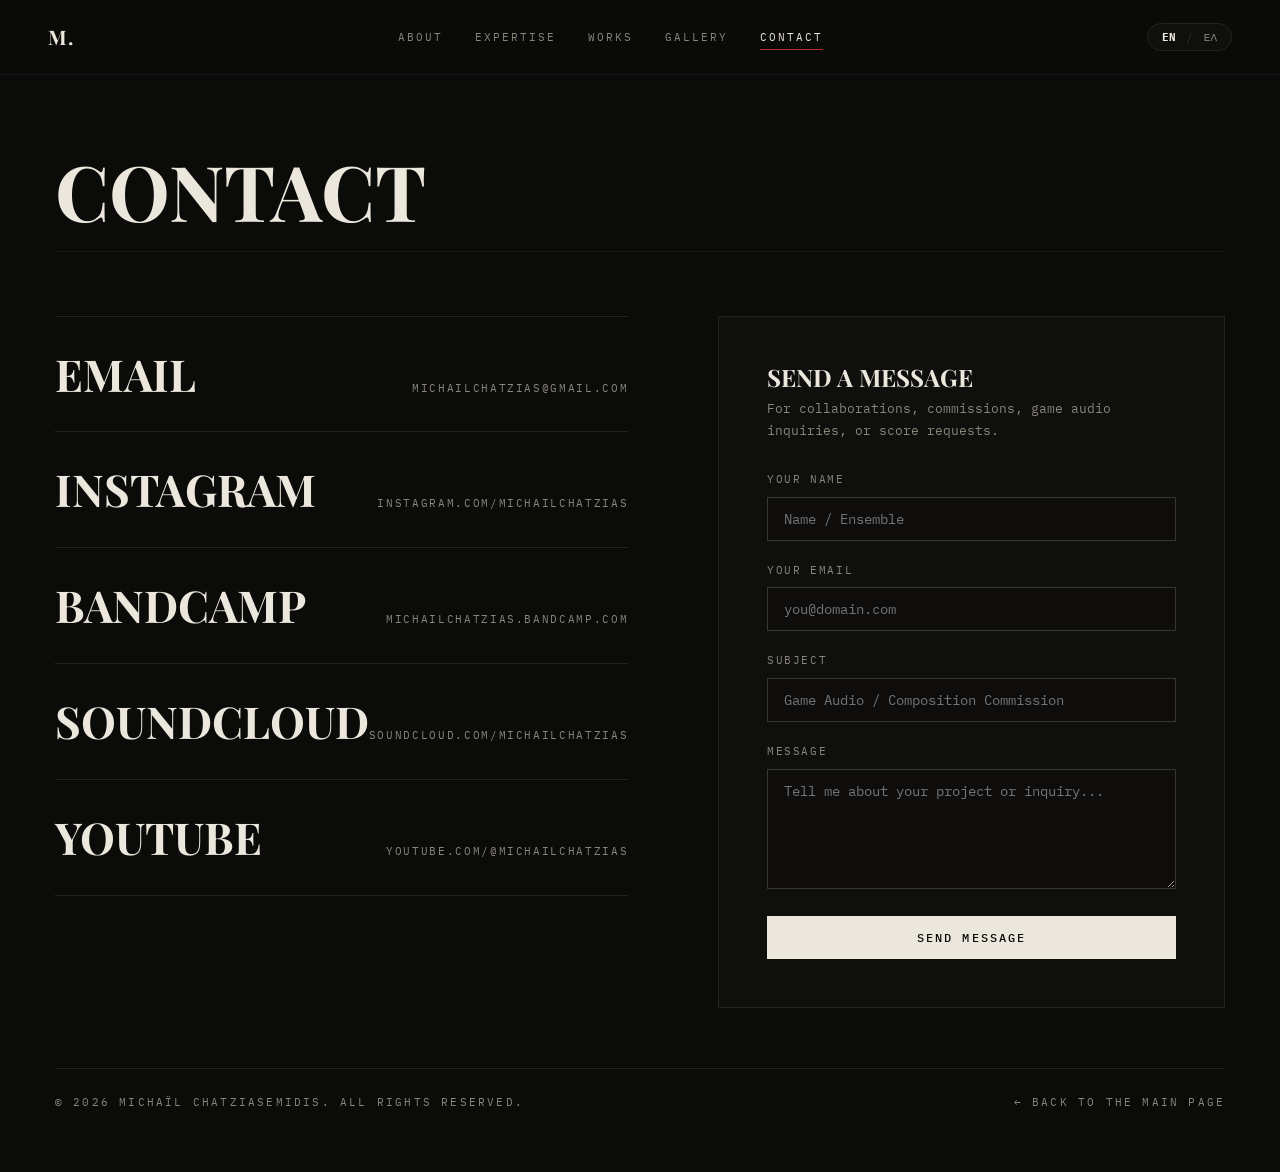
==== contact/index.html @ 188156fd "Claude spiced things up" ====
<!DOCTYPE html>
<html lang="en" class="subpage">
<head>
  <meta charset="utf-8">
  <meta name="viewport" content="width=device-width, initial-scale=1, viewport-fit=cover">
  <title>Contact — Michaïl Chatziasemidis</title>
  <link rel="canonical" href="https://michailchatzias.com/contact/">
  <meta name="description" content="Get in touch with Michaïl Chatziasemidis — composition, orchestration and violin for your project.">

  <meta property="og:title" content="Contact — Michaïl Chatziasemidis">
  <meta property="og:description" content="Composer, Orchestrator and Violinist. Get in touch.">
  <meta property="og:image" content="https://michailchatzias.com/assets/background.webp">
  <meta property="og:url" content="https://michailchatzias.com/contact/">
  <meta property="og:type" content="website">

  <meta name="twitter:card" content="summary_large_image">
  <meta name="twitter:title" content="Contact — Michaïl Chatziasemidis">
  <meta name="twitter:description" content="Composer, Orchestrator and Violinist. Get in touch.">
  <meta name="twitter:image" content="https://michailchatzias.com/assets/background.webp">

  <link rel="icon" href="data:image/svg+xml,<svg xmlns='http://www.w3.org/2000/svg' viewBox='0 0 100 100'><text y='.9em' font-size='90'>𝄞</text></svg>">

  <link rel="preconnect" href="https://fonts.googleapis.com">
  <link rel="preconnect" href="https://fonts.gstatic.com" crossorigin>
  <link href="https://fonts.googleapis.com/css2?family=Cormorant+Garamond:ital,wght@0,500;0,700;1,500&family=IBM+Plex+Mono:ital,wght@0,300;0,400;0,500;1,400&family=Playfair+Display:ital,wght@0,600;0,800;1,600&display=swap" rel="stylesheet">

  <!-- Shared stylesheet (one level up) -->
  <link rel="stylesheet" href="../style.css">
</head>
<body class="subpage lang-en-active"
      data-title-en="Contact — Michaïl Chatziasemidis"
      data-title-el="Επικοινωνία — Μιχαήλ Χατζηασεμίδης"
      data-title-cn="联系 — 米哈伊尔·Chatziasemidis">

  <!-- Apply the saved language before first paint (no flash of English for Greek visitors) -->
  <script>
    try {
      var l = localStorage.getItem("preferred_lang");
      if (l === "el" || l === "cn") {
        document.documentElement.lang = l;
        document.body.className = "subpage lang-" + l + "-active";
      }
    } catch (e) {}
  </script>

  <!-- Top bar. (div role="navigation" instead of <nav>: the main-page <nav> styles are fixed/specific to the book layout) -->
  <header class="sub-nav">
    <a class="nav-brand" href="../" aria-label="Back to the main page">M.</a>

    <div class="sub-nav-links" role="navigation" aria-label="Main">
      <a href="../#about">
        <span class="lang-en">About</span>
        <span class="lang-el">Σχετικά</span>
        <span class="lang-cn">关于</span>
      </a>
      <a href="../#expertise">
        <span class="lang-en">Expertise</span>
        <span class="lang-el">Ειδικότητες</span>
        <span class="lang-cn">专业</span>
      </a>
      <a href="../#works">
        <span class="lang-en">Works</span>
        <span class="lang-el">Έργα</span>
        <span class="lang-cn">作品</span>
      </a>
      <a href="../gallery/">
        <span class="lang-en">Gallery</span>
        <span class="lang-el">Γκαλερί</span>
        <span class="lang-cn">画廊</span>
      </a>
      <a href="./" class="active" aria-current="page">
        <span class="lang-en">Contact</span>
        <span class="lang-el">Επικοινωνία</span>
        <span class="lang-cn">联系</span>
      </a>
    </div>

    <div class="sub-lang">
      <button class="lang-btn active" id="btn-lang-en" data-lang="en">EN</button>
      <span class="lang-sep">/</span>
      <button class="lang-btn" id="btn-lang-el" data-lang="el">ΕΛ</button>
      <!-- <span class="lang-sep">/</span>
      <button class="lang-btn" id="btn-lang-cn">中文</button> -->
    </div>
    <button type="button" id="mobile-hamburger" class="mobile-hamburger" aria-label="Menu" aria-expanded="false" aria-controls="mobile-menu">
      <span></span>
      <span></span>
      <span></span>
    </button>
  </header>

  <!-- MOBILE ONLY: hamburger menu (styles are the same as the main page's, from style.css; behaviour is in subpage.js) -->
  <div id="mobile-menu" class="mobile-menu" aria-hidden="true">
    <button type="button" id="mobile-menu-close" class="mobile-menu-close" aria-label="Close menu">✕</button>
    <div class="mobile-menu-nav" role="navigation" aria-label="Main">
    <a class="mobile-menu-link" href="../#about">
      <span class="lang-en">About</span>
      <span class="lang-el">Σχετικά</span>
      <span class="lang-cn">关于</span>
    </a>
    <a class="mobile-menu-link" href="../#expertise">
      <span class="lang-en">Expertise</span>
      <span class="lang-el">Ειδικότητες</span>
      <span class="lang-cn">专业</span>
    </a>
    <a class="mobile-menu-link" href="../#works">
      <span class="lang-en">Works</span>
      <span class="lang-el">Έργα</span>
      <span class="lang-cn">作品</span>
    </a>
    <a class="mobile-menu-link" href="../gallery/">
      <span class="lang-en">Gallery</span>
      <span class="lang-el">Γκαλερί</span>
      <span class="lang-cn">画廊</span>
    </a>
    <a class="mobile-menu-link active" href="../contact/" aria-current="page">
      <span class="lang-en">Contact</span>
      <span class="lang-el">Επικοινωνία</span>
      <span class="lang-cn">联系</span>
    </a>
    </div>
    <div class="mobile-menu-lang">
      <button type="button" class="lang-btn active" data-lang="en">EN</button>
      <span class="lang-sep">|</span>
      <button type="button" class="lang-btn" data-lang="el">ΕΛ</button>
    </div>
  </div>
  <div id="mobile-menu-backdrop" class="mobile-menu-backdrop"></div>

  <main class="sub-main">
    <div class="wrap">
      <div class="section-head">
        <h1 class="sub-title">
          <span class="lang-en">CONTACT</span>
          <span class="lang-el">ΕΠΙΚΟΙΝΩΝΙΑ</span>
          <span class="lang-cn">联系</span>
        </h1>
      </div>

      <div class="contact-layout">
                  <!-- Direct Links -->
                  <div class="contact-links">
                    <a href="mailto:michailchatzias@gmail.com">
                      <b class="lang-en">Email</b>
                      <b class="lang-el">Email</b>
                      <b class="lang-cn">电子邮件</b>
                      <span>michailchatzias@gmail.com</span>
                    </a>
                    <a href="https://instagram.com/michailchatzias/" target="_blank" rel="noopener">
                      <b>Instagram</b>
                      <span>instagram.com/michailchatzias</span>
                    </a>
                    <a href="https://michailchatzias.bandcamp.com" target="_blank" rel="noopener">
                      <b>Bandcamp</b>
                      <span>michailchatzias.bandcamp.com</span>
                    </a>
                    <a href="https://soundcloud.com/michailchatzias" target="_blank" rel="noopener">
                      <b>SoundCloud</b>
                      <span>soundcloud.com/michailchatzias</span>
                    </a>
                    <a href="https://youtube.com/@michailchatzias" target="_blank" rel="noopener">
                      <b>YouTube</b>
                      <span>youtube.com/@michailchatzias</span>
                    </a>
                  </div>

                <!-- Emailing Form -->
                <div class="contact-form-wrapper">
                  <h3>
                    <span class="lang-en">Send a Message</span>
                    <span class="lang-el">ΑΠΟΣΤΟΛΗ ΜΗΝΥΜΑΤΟΣ</span>
                    <span class="lang-cn">发送消息</span>
                  </h3>
                  <p class="form-desc">
                    <span class="lang-en">For collaborations, commissions, game audio inquiries, or score requests.</span>
                    <span class="lang-el">Για συνεργασίες, αναθέσεις συνθέσεων, game audio ή παρτιτούρες.</span>
                    <span class="lang-cn">如需合作、委约、游戏音频咨询或乐谱请求，请与我联系。</span>
                  </p>
            
                  <form id="contact-form" action="https://formspree.io/f/myeeaegl" method="POST">
                    <div class="form-group">
                      <label for="form-name">
                        <span class="lang-en">Your Name</span>
                        <span class="lang-el">ΟΝΟΜΑΤΕΠΩΝΥΜΟ</span>
                        <span class="lang-cn">您的姓名</span>
                      </label>
                      <input type="text" id="form-name" name="name" required placeholder="Name / Ensemble">
                    </div>

                    <div class="form-group">
                      <label for="form-email">
                        <span class="lang-en">Your Email</span>
                        <span class="lang-el">EMAIL ΕΠΙΚΟΙΝΩΝΙΑΣ</span>
                        <span class="lang-cn">您的电子邮件</span>
                      </label>
                      <input type="email" id="form-email" name="email" required placeholder="you@domain.com">
                    </div>

                    <div class="form-group">
                      <label for="form-subject">
                        <span class="lang-en">Subject</span>
                        <span class="lang-el">ΘΕΜΑ</span>
                        <span class="lang-cn">主题</span>
                      </label>
                      <input type="text" id="form-subject" name="subject" required placeholder="Game Audio / Composition Commission">
                    </div>

                    <div class="form-group">
                      <label for="form-message">
                        <span class="lang-en">Message</span>
                        <span class="lang-el">ΜΗΝΥΜΑ</span>
                        <span class="lang-cn">留言</span>
                      </label>
                      <textarea id="form-message" name="message" required placeholder="Tell me about your project or inquiry..."></textarea>
                    </div>

                    <button type="submit" class="form-submit-btn" id="form-submit-btn">
                      <span class="lang-en">Send Message</span>
                      <span class="lang-el">ΑΠΟΣΤΟΛΗ ΜΗΝΥΜΑΤΟΣ</span>
                      <span class="lang-cn">发送消息</span>
                    </button>
                    <div id="form-status" class="form-status"></div>
                  </form>
                </div>
                </div>

      <div class="panel-footer">
        <span class="label lang-en">© 2026 Michaïl Chatziasemidis. All rights reserved.</span>
        <span class="label lang-el">© 2026 ΜΙΧΑΗΛ ΧΑΤΖΗΑΣΕΜΙΔΗΣ. ΜΕ ΤΗΝ ΕΠΙΦΥΛΑΞΗ ΠΑΝΤΟΣ ΔΙΚΑΙΩΜΑΤΟΣ.</span>
        <span class="label lang-cn">© 2026 米哈伊尔·Chatziasemidis. 保留所有权利。</span>
        <a class="label lang-en" href="../">← Back to the main page</a>
        <a class="label lang-el" href="../">← Πίσω στην αρχική</a>
        <a class="label lang-cn" href="../">← 返回主页</a>
      </div>
    </div>
  </main>

  <script src="../subpage.js"></script>
</body>
</html>
---- style.css ----
/* ==========================================================================
   MICHAÏL CHATZIASEMIDIS — PORTFOLIO STYLESHEET
   Aesthetic: Stacked Leaves / Expanding Musical Score Book (Violin · Game Audio)
   ========================================================================== */

:root {
  /* Fonts: Dual Greek & Latin typography */
  --font-display: "Playfair Display", "Cormorant Garamond", Georgia, serif;
  --font-body: "IBM Plex Mono", "Courier New", monospace;

  /* Colors */
  --bg: #0b0b0a;
  --fg: #ece7dc;
  --mute: #8a857a;
  --line: #242320;
  --line-light: #383632;
  --accent: #b8321f;
  --bg-card: #12110f;

  /* Stacked leaf margin width */
  --spine-w: 50px;

  color-scheme: dark;
  box-sizing: border-box;
}

*, *::before, *::after {
  box-sizing: inherit;
}

html, body {
  margin: 0;
  padding: 0;
  width: 100%;
  height: 100%;
  overflow: hidden;
  background-color: transparent;
  color: var(--fg);
  font-family: var(--font-body);
  font-size: 15px;
  line-height: 1.7;
}

a {
  color: inherit;
  text-decoration: none;
}

::selection {
  background: var(--accent);
  color: var(--fg);
}

/* ==========================================================================
   MULTILINGUAL DISPLAY RULES (HTML-FIRST)
   ========================================================================== */
/* Hide all language elements by default */
.lang-en,
.lang-el,
.lang-cn {
  display: none !important;
}

body.lang-en-active .lang-en { display: revert !important; }
body.lang-el-active .lang-el { display: revert !important; }
body.lang-cn-active .lang-cn { display: revert !important; }

/* When Chinese is active, fix the spine title orientation */
body.lang-cn-active .leaf-spine-title {
  writing-mode: vertical-lr;
  transform: none;
}
/* ==========================================================================
   BACKGROUND ATMOSPHERE & RED TINT IN TOP-RIGHT
   ========================================================================== */
.bg-atmosphere {
  position: fixed;
  inset: 0;
  z-index: -2;
  background-image: url('assets/background.webp');
  background-size: cover;
  background-position: center;
  background-repeat: no-repeat;
  filter: grayscale(100%) contrast(1.1) brightness(0.50);
  pointer-events: none;
}

.bg-overlay {
  position: fixed;
  inset: 0;
  z-index: -1;
  background: /* Large dark ellipse: opaque top-right, dissolves toward bottom-left */
    radial-gradient(ellipse 85% 90% at 8% 92%,
      rgba(11, 11, 10, 0.92) 0%,
      rgba(11, 11, 10, 0.70) 30%,
      rgba(11, 11, 10, 0.30) 60%,
      rgba(11, 11, 10, 0.05) 100%
    );
  pointer-events: none;
}

/* Slide Progress indicator bar at top */
#slide-progress {
  position: fixed;
  top: 0;
  left: 0;
  height: 3px;
  width: 100%;
  background: var(--accent);
  transform: scaleX(0); /* Starts at zero in the hero shot */
  transform-origin: left;
  z-index: 100;
  transition: transform 0.25s ease-out;
}

/* Layout container */
.wrap {
  max-width: 1260px;
  margin: 0 auto;
  padding: 0 clamp(20px, 3.5vw, 48px);
}

.label {
  font-size: 11px;
  letter-spacing: 0.2em;
  text-transform: uppercase;
  color: var(--mute);
}

h1, h2, h3, h4 {
  font-family: var(--font-display);
  font-weight: 700;
  line-height: 1.05;
  margin: 0;
}

h2 {
  font-size: clamp(38px, 6vw, 84px);
  text-transform: uppercase;
  letter-spacing: -0.02em;
}

/* ==========================================================================
   TOP NAVIGATION BAR (Retained & Functional)
   ========================================================================== */
nav {
  position: fixed;
  top: 0;
  left: 0;
  right: 0;
  z-index: 90;
  display: flex;
  justify-content: space-between;
  align-items: center;
  padding: 20px clamp(20px, 4vw, 48px);
  background: linear-gradient(to bottom, rgba(11, 11, 10, 0.95) 0%, rgba(11, 11, 10, 0.7) 80%, transparent 100%);
  backdrop-filter: blur(8px);
  border-bottom: 1px solid rgba(255, 255, 255, 0.05);
}

.nav-brand {
  font-family: var(--font-display);
  font-size: 20px;
  font-weight: 700;
  letter-spacing: 0.05em;
  color: var(--fg);
  cursor: pointer;
}

.nav-tabs {
  display: flex;
  align-items: center;
  gap: clamp(14px, 2.5vw, 32px);
}

.nav-tabs a {
  font-size: 11px;
  letter-spacing: 0.18em;
  text-transform: uppercase;
  color: var(--mute);
  position: relative;
  padding: 4px 0;
  cursor: pointer;
  transition: color 0.25s ease;
}

.nav-tabs a:hover {
  text-decoration: line-through;
  color: var(--fg);
}

.nav-tabs a.active {
  color: var(--fg);
}

.nav-tabs a.active::after {
  content: "";
  position: absolute;
  bottom: 0;
  left: 0;
  width: 100%;
  height: 1px;
  background: var(--accent);
}

/* Language Switcher */
.lang-switcher {
  display: inline-flex;
  align-items: center;
  gap: 6px;
  border: 1px solid var(--line);
  padding: 4px 10px;
  border-radius: 20px;
  font-size: 11px;
  letter-spacing: 0.1em;
  background: rgba(18, 18, 16, 0.7);
}

.lang-btn {
  background: transparent;
  border: none;
  color: var(--mute);
  cursor: pointer;
  padding: 2px 4px;
  font-family: var(--font-body);
  font-size: 11px;
  transition: color 0.2s;
}

.lang-btn.active {
  color: var(--fg);
  font-weight: bold;
}

.lang-sep {
  color: var(--line-light);
  user-select: none;
}

/* ==========================================================================
   STACKED LEAF BOOK ARCHITECTURE
   ========================================================================== */
.book-slider-wrapper {
  position: relative;
  width: 100vw;
  height: 100vh;
  overflow: hidden;
}

.slide-panel {
  position: absolute;
  top: 0;
  bottom: 0;
  height: 100vh;
  display: flex;
  background: var(--bg);
  /* Slight light shadow on the ones passed */
  box-shadow: -6px 0 25px rgba(0, 0, 0, 0.45);
  transition: transform 0.65s cubic-bezier(0.22, 1, 0.36, 1);
  will-change: transform;
}

#panel-intro {
  background: transparent; /* Makes the Hero shot transparent */
  box-shadow: none;
}


/* Fixed Dock positions for the stacked sheets */
#panel-intro   { left: 0; width: 100vw; z-index: 10; }
#panel-expertise   { left: var(--spine-w); width: calc(100vw - var(--spine-w)); z-index: 11; transform: translateX(100vw); }
#panel-works   { left: calc(var(--spine-w) * 2); width: calc(100vw - var(--spine-w) * 2); z-index: 12; transform: translateX(100vw); }
#panel-gallery { left: calc(var(--spine-w) * 3); width: calc(100vw - var(--spine-w) * 3); z-index: 13; transform: translateX(100vw); }
#panel-contact { left: calc(var(--spine-w) * 4); width: calc(100vw - var(--spine-w) * 4); z-index: 14; transform: translateX(100vw); }

/* The stacked margins: SEAMLESS with background, NO dividing lines, NO different background color */
.leaf-spine {
  width: var(--spine-w);
  flex-shrink: 0;
  height: 100%;
  border-right: none; /* Seamless with rest of tab */
  background: var(--bg); /* Seamless background */
  display: flex;
  flex-direction: column;
  justify-content: center;
  align-items: center;
  padding: 100px 0 36px;
  cursor: pointer;
  user-select: none;
  transition: opacity 0.25s, color 0.25s;
  z-index: 5;
  position: relative;
}

.leaf-spine:hover .leaf-spine-title {
  color: var(--accent);
}

.leaf-spine-num {
  font-size: 13px;
  font-family: var(--font-body);
  letter-spacing: 0.22em;
  color: var(--mute);
  font-weight: 500;
}

.leaf-spine-title {
  writing-mode: vertical-rl;
  transform: rotate(180deg);
  font-family: var(--font-display);
  font-size: 18px;
  font-weight: 700;
  letter-spacing: 0.50em;
  text-transform: uppercase;
  color: var(--fg);
  white-space: nowrap;
  transition: color 0.2s;
  margin: 0;
}

.leaf-spine-icon {
  position: absolute;
  bottom: calc(18px + var(--spine-w) / 2); /* raised by half the spine width */
  font-size: 13px;
  color: var(--accent);
}

/* Docked About Spine: Fixed at z-index 80 so it floats cleanly on top */
#panel-intro-spine {
  position: fixed;
  top: 0;
  left: 0;
  bottom: 0;
  width: var(--spine-w);
  z-index: 80; /* Above slide panels, below nav (z-index 90) */
  display: flex;
  opacity: 0;
  pointer-events: none;
  transform: translateX(-20px);
  transition: opacity 0.35s ease, transform 0.35s cubic-bezier(0.2, 0.8, 0.2, 1);
}

#panel-intro-spine.visible {
  opacity: 1;
  pointer-events: auto;
  transform: translateX(0);
}

/* The scrollable content container inside each sheet */
.leaf-content {
  flex: 1;
  height: 100%;
  overflow-y: auto;
  overflow-x: hidden;
  box-sizing: border-box;
  scroll-behavior: smooth;
  padding-top: 100px;
  padding-bottom: 70px;
}

.leaf-content::-webkit-scrollbar {
  width: 5px;
}
.leaf-content::-webkit-scrollbar-thumb {
  background: var(--line-light);
}

.section-head {
  display: flex;
  justify-content: space-between;
  align-items: flex-end;
  gap: 20px;
  margin-bottom: clamp(32px, 5vw, 64px);
  border-bottom: 1px solid rgba(255, 255, 255, 0.05);
  padding-bottom: 20px;
}

/* ==========================================================================
   PANEL 0: HERO (COVER WITH RED TINT RESTORED) & ABOUT
   ========================================================================== */
#panel-intro-content {
  padding-top: 0;
  padding-bottom: 0;
}

.hero-block {
  min-height: 100vh;
  display: flex;
  flex-direction: column;
  justify-content: flex-end;
  padding-top: 100px;
  padding-bottom: 40px;
  box-sizing: border-box;
  position: relative;
  overflow: hidden;
}

/* Restored Crimson/Amber Radial Glow in Top Right Corner */
.hero-block::before {
  content: "";
  position: absolute;
  inset: -15%;
  background: radial-gradient(
    ellipse 160% 120% at 0% 100%,
      transparent 0%,
      rgba(40, 13, 10, 0.1) 65%,
      rgba(65, 16, 11, 0.3) 85%,
      rgba(90, 20, 14, 0.4) 100%
    );
  pointer-events: none;
  z-index: 0;
}

.hero-block .wrap {
  position: relative;
  z-index: 2;
  width: 100%;
}

.hero-block .hero-meta {
  text-align: center;
  color: rgba(210, 70, 50, 0.90);
  text-shadow: 0 1px 10px rgba(0, 0, 0, 0.8);
  width: 100%;
  font-size:small;
}

.hero-block h1 {
  font-size: clamp(38px, 7.5vw, 108px);
  text-transform: uppercase;
  margin: 16px 0 24px auto;
  line-height: 0.95;
  word-break: break-word;
  text-align: center;
  width: 100%;
}

.hero-block h1 .name-line {
  display: block;
  text-align: right;
}

.hero-footer {
  display: flex;
  justify-content: center;
  align-items: center;
  gap: 20px;
  flex-wrap: wrap;
  margin-top: 24px;
  margin-bottom: 5px;
  border-top: 1px solid var(--line);
  padding-top: 20px;
}

.scroll-down-hint {
  cursor: pointer;
  font-size: x-large;
  font-weight: 100;
  color: rgba(236, 231, 220, 0.75);
  text-shadow: 0 1px 8px rgba(0, 0, 0, 0.7);
  transition: color 0.2s;
}
.scroll-down-hint:hover {
  color: var(--fg);
  text-shadow: 0 1px 8px rgba(0, 0, 0, 0.7);
}

/* Static Editorial Banner (Kept visible, calm, not hidden) */
/* .static-banner {
  border-top: 1px solid var(--line);
  border-bottom: 1px solid var(--line);
  text-align: center;
  padding: 18px 0;
  margin-top: 32px;
  background: rgba(15, 14, 12, 0.4);
  position: relative;
  z-index: 2;
}

.banner-items {
  display: flex;
  flex-wrap: wrap;
  justify-content: space-between;
  align-items: center;
  gap: 16px 28px;
  font-family: var(--font-display);
  font-style: italic;
  font-size: clamp(15px, 1.8vw, 21px);
  color: var(--fg);
}

.banner-items span {
  display: inline-flex;
  align-items: center;
  gap: 12px;
}

.banner-items i {
  color: var(--accent);
  font-style: normal;
  font-size: 13px;
} */ /* irrelevant since ive removed the banner */

/* About Section */
.about-block {
  min-height: 100vh; /* Now matches the height of the other tabs */
  display: flex;
  flex-direction: column;
  justify-content: flex-start; /* Fix: Aligns content to the top instead of center */
  padding: 100px 0 80px;
  padding-left: calc(var(--spine-w) * 0.8);
  border-top: 1px solid var(--line);
  background: var(--bg);
  position: relative;
  z-index: 2;
  transition: padding-left 0.35s ease;
}

.about-grid {
  display: grid;
  grid-template-columns: 1fr 1.35fr;
  gap: clamp(32px, 6vw, 96px);
  align-items: start;
}

.portrait-frame {
  aspect-ratio: 3/4;
  background: var(--bg-card);
  border: 1px solid var(--line);
  display: grid;
  place-items: center;
  overflow: hidden;
  position: relative;
  /* Frame smoothly slides in from the left while fading in */
  opacity: 0;
  transform: translateX(-40px);
  transition: opacity 0.9s cubic-bezier(0.16, 1, 0.3, 1), transform 0.9s cubic-bezier(0.16, 1, 0.3, 1);
  will-change: transform, opacity;
}

.portrait-frame.uncovered {
  opacity: 1;
  transform: translateX(0);
}

/* Curtain reveal: slides away to the right (unveiling the photo from the left) */
.portrait-frame::after {
  content: "";
  position: absolute;
  inset: 0;
  background: var(--bg-card);
  z-index: 2;
  transform: translateX(0%);
  transition: transform 1s cubic-bezier(0.16, 1, 0.3, 1) 0.1s;
  will-change: transform;
  pointer-events: none;
}

.portrait-frame.uncovered::after {
  transform: translateX(101%);
}

.portrait-frame img {
  width: 100%;
  height: 100%;
  object-fit: cover;
  filter: grayscale(80%) contrast(1.05);
  /* Counter-parallax: image drifts smoothly into place from the left */
  transform: translateX(-35px) scale(1.06);
  transition: filter 0.5s ease, transform 1.1s cubic-bezier(0.16, 1, 0.3, 1);
  will-change: transform, filter;
}

.portrait-frame.uncovered img {
  transform: translateX(0) scale(1);
}

.portrait-frame:hover img {
  filter: grayscale(10%) contrast(1.05);
}


.about-text p {
  margin: 0 0 1.4em;
  max-width: 62ch;
  text-align: justify;
  font-size: 16px;
  line-height: 1.8;
  color: #d6d1c5;
}

.slide-next-hint {
  cursor: pointer;
  color: var(--mute);
  transition: color 0.2s, padding-left 0.2s;
}
.slide-next-hint:hover {
  color: var(--fg);
  padding-left: 4px;
}

/* ==========================================================================
   PANELS 1..4 CONTENT STYLING
   ========================================================================== */
.expertise-grid {
  display: grid;
  grid-template-columns: repeat(auto-fit, minmax(220px, 1fr));
  border-top: 1px solid var(--line);
}

.expertise-card {
  padding: 32px 20px 40px 0;
  border-bottom: 1px solid var(--line);
  overflow: hidden;
  min-width: 0; /* prevents grid blowout */
  
  /* Staggered entrance animation: slide from right & slightly bottom + gradual materialise */
  opacity: 0;
  transform: translate(45px, 5px);
  /* The delay for transform & opacity is set via CSS variable --expertise-delay per visible card */
  transition: 
    opacity 0.75s cubic-bezier(0.16, 1, 0.3, 1) var(--expertise-delay, 0s),
    transform 0.75s cubic-bezier(0.16, 1, 0.3, 1) var(--expertise-delay, 0s),
    background 0.3s 0s,
    padding-left 0.3s 0s;
  will-change: transform, opacity;
}

/* Materialised / revealed state */
.expertise-grid.visible .expertise-card {
  opacity: 1;
  transform: translate(0, 0);
}

.expertise-card:hover {
  background: rgba(255, 255, 255, 0.02);
  padding-left: 18px;
}

.expertise-card h3 {
  font-size: clamp(20px, 2.2vw, 32px);
  margin: 14px 0 12px;
  text-transform: uppercase;
  word-break: break-word;
  padding-left: 6px;
}

.expertise-card[data-expertise-target] {
  position: relative;
  cursor: pointer;
}

.expertise-card[data-expertise-target]::after {
  content: "↓ EXPLORE";
  display: block;
  font-family: var(--font-body);
  font-size: 10px;
  letter-spacing: 0.15em;
  color: var(--accent);
  margin-top: 14px;
  opacity: 0.85;
  transition: opacity 0.25s, transform 0.25s;
}

.expertise-card[data-expertise-target]:hover::after {
  opacity: 1;
  transform: translateY(2px);
}

.expertise-card.active-card {
  background: rgba(255, 255, 255, 0.04);
  border-bottom-color: var(--accent);
}

.expertise-card.active-card[data-expertise-target]::after {
  content: "↑ CLOSE";
  color: var(--fg);
}

.expertise-card p {
  margin: 0;
  text-align: justify;
  color: var(--mute);
  font-size: 14px;
  line-height: 1.6;
  padding-left: 6px;
}

.expertise-card .label {
  padding-left: 6px;
}

/* ==========================================================================
   EXPERTISE EXPANDABLE STAGES (Selected works preview drawer)
   ========================================================================== */
.expertise-detail-stage {
  display: none;
  margin-top: 48px;
  padding: 56px 44px 50px;
  background: #141310; /* Distinct lighter tone from #0b0b0a */
  border: 1px solid var(--line-light);
  box-shadow: 0 16px 48px rgba(0, 0, 0, 0.55), inset 0 1px 0 rgba(255, 255, 255, 0.05);
  position: relative;
  animation: expertiseStageFadeIn 0.55s cubic-bezier(0.16, 1, 0.3, 1) forwards;
}

.expertise-detail-stage.open {
  display: block;
}

@keyframes expertiseStageFadeIn {
  from {
    opacity: 0;
    transform: translateY(24px);
  }
  to {
    opacity: 1;
    transform: translateY(0);
  }
}

.expertise-stage-header {
  display: flex;
  justify-content: space-between;
  align-items: flex-start;
  padding-bottom: 28px;
  border-bottom: 1px solid var(--line);
  margin-bottom: 48px;
}

.expertise-stage-meta {
  color: var(--accent);
  display: block;
  margin-bottom: 8px;
}

.expertise-stage-title {
  font-size: clamp(28px, 3.8vw, 48px);
  margin: 0;
  text-transform: uppercase;
  font-family: var(--font-display);
  letter-spacing: 0.04em;
}

.expertise-stage-close-btn {
  background: transparent;
  border: 1px solid var(--line-light);
  color: var(--mute);
  font-family: var(--font-body);
  font-size: 14px;
  width: 38px;
  height: 38px;
  display: inline-flex;
  align-items: center;
  justify-content: center;
  cursor: pointer;
  transition: color 0.2s, border-color 0.2s, background 0.2s;
}

.expertise-stage-close-btn:hover {
  color: var(--fg);
  border-color: var(--fg);
  background: rgba(255, 255, 255, 0.05);
}

/* Zig-Zag Showcase Rows */
.score-zigzag-row {
  display: grid;
  grid-template-columns: 260px 1fr;
  gap: 40px;
  align-items: center;
  margin-bottom: 52px;
  padding-bottom: 48px;
  border-bottom: 1px dashed var(--line);
}

.score-zigzag-row:last-of-type {
  border-bottom: none;
  margin-bottom: 36px;
  padding-bottom: 0;
}

/* Invert column order for zig-zag (row-right) */
.score-zigzag-row.row-right {
  grid-template-columns: 1fr 260px;
}

.score-zigzag-row.row-right .score-preview-box {
  order: 2;
}

.score-zigzag-row.row-right .score-text-box {
  order: 1;
  text-align: right;
}

/* Portrait aspect-ratio score placeholder */
.score-preview-box {
  width: 100%;
  max-width: 260px;
}

.score-placeholder {
  aspect-ratio: 1 / 1.414; /* A4 Portrait ratio for musical scores */
  background: #0b0b0a;
  border: 1px dashed var(--line-light);
  display: flex;
  flex-direction: column;
  justify-content: center;
  align-items: center;
  text-align: center;
  padding: 20px;
  transition: border-color 0.3s, background 0.3s;
}

.score-placeholder:hover {
  border-color: var(--accent);
  background: #0e0d0b;
}

.score-placeholder .score-icon {
  font-size: 32px;
  color: var(--accent);
  opacity: 0.75;
  margin-bottom: 12px;
  line-height: 1;
}

.score-placeholder p {
  font-size: 11px;
  letter-spacing: 0.12em;
  text-transform: uppercase;
  color: var(--fg);
  margin: 4px 0 10px;
}

.score-placeholder .score-num {
  font-size: 9px;
  letter-spacing: 0.18em;
  color: var(--mute);
}

/* Score text */
.score-text-box h4 {
  font-size: clamp(20px, 2.2vw, 30px);
  margin: 10px 0 12px;
  text-transform: uppercase;
  font-family: var(--font-display);
  letter-spacing: 0.02em;
}

.score-text-box p {
  font-size: 14px;
  line-height: 1.7;
  color: #c7c2b5;
  margin: 0;
  max-width: 58ch;
}

.score-zigzag-row.row-right .score-text-box p {
  margin-left: auto;
}

/* Bottom CTA Button */
.expertise-stage-cta-wrap {
  display: flex;
  justify-content: space-between;
  align-items: center;
  padding-top: 36px;
  border-top: 1px solid var(--line);
  gap: 16px;
  flex-wrap: wrap;
}

.expertise-stage-btn {
  display: inline-block;
  padding: 14px 38px;
  border: 1px solid var(--fg);
  color: var(--fg);
  font-family: var(--font-body);
  font-size: 12px;
  font-weight: 500;
  letter-spacing: 0.22em;
  text-transform: uppercase;
  background: transparent;
  cursor: pointer;
  transition: background 0.25s, color 0.25s, border-color 0.25s;
}

.expertise-stage-btn:hover {
  background: var(--accent);
  border-color: var(--accent);
  color: #fff;
}

/* Bottom corner close button */
.expertise-stage-close-btn.bottom-close-btn {
  width: auto;
  height: auto;
  padding: 13px 22px;
  display: inline-flex;
  align-items: center;
  gap: 8px;
  font-size: 11px;
  letter-spacing: 0.18em;
  text-transform: uppercase;
  margin-left: auto;
}

/* Works */
.track-row {
  border-top: 1px solid var(--line);
  padding: 32px 0;
  display: grid;
  grid-template-columns: 70px 1fr;
  gap: 20px;
}

.track-row > div {
  min-width: 0; 
  width: 100%;
}

.track-row:last-child {
  border-bottom: 1px solid var(--line);
}

.track-row h3 {
  font-size: clamp(22px, 3.2vw, 42px);
  text-transform: uppercase;
  margin-bottom: 16px;
}

.track-row iframe,
.track-placeholder {
  width: 100%;
  border: 0;
  display: block;
}

/* Specific to SoundCloud: Keep it wide */
.track-row iframe[src*="soundcloud.com"] {
  max-width: 100%;
}

/* Specific to Bandcamp: Limit width to prevent empty space */
.track-row iframe[src*="bandcamp.com"] {
  max-width: 700px;
}

.track-placeholder {
  height: 120px;
  border: 1px dashed var(--line-light);
  display: grid;
  place-items: center;
  color: var(--mute);
  font-size: 12px;
  letter-spacing: 0.1em;
  background: rgba(20, 19, 16, 0.4);
}

/* Paste at the bottom of your style.css */
.video-container {
  position: relative;
  width: 100%;
  padding-bottom: 50%; /* 16:9 Aspect Ratio */
  height: 0;
  overflow: hidden;
  background: var(--bg-card);
  border: 1px solid var(--line);
}

.video-container iframe {
  position: absolute;
  top: 0;
  left: 0;
  width: 100%;
  height: 100%;
  border: 0;
}

/* Gallery */
.gallery-grid {
  display: grid;
  grid-template-columns: repeat(12, 1fr);
  gap: 16px;
}

/* Gallery Category Headings */
.gallery-grid h3 {
  grid-column: 1 / -1; /* Spans all 12 columns */
  font-family: "Courier New", Courier, monospace;
  font-size: 32px;
  letter-spacing: 0.25em;
  text-transform: uppercase;
  color: var(--mute);
  margin: 48px 0 58px;
  border-bottom: 1px solid var(--line);
  text-align: left; /* Fix: Centered text */
  padding-bottom: 16px;
}

.gallery-grid h3:first-child {
  margin-top: 0;
}

.gallery-separator {
  grid-column: 1 / -1; /* Spans full width */
  margin-bottom: 120px;
  height: 1px;
}

.gallery-item {
  background: var(--bg-card);
  border: 1px solid var(--line);
  display: grid;
  place-items: center;
  min-height: 280px;
  overflow: hidden;
  position: relative;
}


.gallery-item img {
  width: 100%;
  height: 100%;
  object-fit: cover;
  display: block;
}

.gallery-item:nth-child(1) { grid-column: span 7; min-height: 440px; }
.gallery-item:nth-child(2) { grid-column: span 5; }
.gallery-item:nth-child(3) { grid-column: span 4; }
.gallery-item:nth-child(4) { grid-column: span 8; }

.gallery-placeholder {
  color: var(--mute);
  font-size: 11px;
  letter-spacing: 0.18em;
  text-transform: uppercase;
  text-align: center;
  padding: 20px;
}

/* Contact */
.contact-layout {
  display: grid;
  grid-template-columns: 1fr 1.25fr;
  gap: clamp(40px, 7vw, 100px);
  align-items: start;
}

.contact-links a {
  display: flex;
  justify-content: space-between;
  align-items: baseline;
  border-top: 1px solid var(--line);
  padding: 20px 0;
  text-decoration: none;
  font-family: var(--font-display);
  font-size: clamp(22px, 3.5vw, 44px);
  text-transform: uppercase;
  transition: color 0.25s, padding-left 0.3s;
}

.contact-links a:last-child {
  border-bottom: 1px solid var(--line);
}

.contact-links a:hover {
  color: var(--accent);
  padding-left: 16px;
}

.contact-links a span {
  font-family: var(--font-body);
  font-size: 11px;
  letter-spacing: 0.15em;
  color: var(--mute);
}

.contact-form-wrapper {
  background: rgba(18, 18, 16, 0.7);
  border: 1px solid var(--line);
  padding: clamp(24px, 4vw, 48px);
}

.contact-form-wrapper h3 {
  font-size: 24px;
  margin-bottom: 8px;
  text-transform: uppercase;
}

.contact-form-wrapper p.form-desc {
  color: var(--mute);
  font-size: 13px;
  margin: 0 0 28px;
}

.form-group {
  margin-bottom: 20px;
}

.form-group label {
  display: block;
  font-size: 11px;
  letter-spacing: 0.15em;
  text-transform: uppercase;
  color: var(--mute);
  margin-bottom: 8px;
}

.form-group input,
.form-group textarea {
  width: 100%;
  background: #0e0d0b;
  border: 1px solid var(--line-light);
  color: var(--fg);
  font-family: var(--font-body);
  font-size: 14px;
  padding: 12px 16px;
  outline: none;
  transition: border-color 0.2s;
}

.form-group input:focus,
.form-group textarea:focus {
  border-color: var(--accent);
}

.form-group textarea {
  min-height: 120px;
  resize: vertical;
}

.form-submit-btn {
  background: var(--fg);
  color: var(--bg);
  border: none;
  font-family: var(--font-body);
  font-size: 12px;
  font-weight: 500;
  letter-spacing: 0.18em;
  text-transform: uppercase;
  padding: 14px 28px;
  cursor: pointer;
  transition: background 0.25s, color 0.25s;
  width: 100%;
}

.form-submit-btn:hover {
  background: var(--accent);
  color: #fff;
}

.form-status {
  margin-top: 14px;
  font-size: 12px;
  letter-spacing: 0.1em;
  display: none;
}
.form-status.success {
  display: block;
  color: #4ade80;
}
.form-status.error {
  display: block;
  color: #f87171;
}

.panel-footer {
  margin-top: 60px;
  padding-top: 24px;
  border-top: 1px solid var(--line);
  display: flex;
  justify-content: space-between;
  align-items: center;
  flex-wrap: wrap;
  gap: 16px;
}

/* ==========================================================================
   RESPONSIVE DESIGN (Tablets & Mobile)
   ========================================================================== */
@media (max-width: 900px) {
  :root {
    --spine-w: 38px;
  }

  .about-grid,
  .contact-layout {
    grid-template-columns: 1fr;
    gap: 40px;
  }

  .gallery-item:nth-child(n) {
    grid-column: span 12;
    min-height: 260px;
  }
}

@media (max-width: 1024px) and (orientation: portrait) {
  .bg-atmosphere {
    background-position: 28% center;
  }

  .about-grid {
    grid-template-columns: 1fr 1fr;
    gap: 24px;
    width: 100%;
    align-items: start;
  }

  .portrait-frame {
    max-width: 100%;
    margin: 0;
    aspect-ratio: 3/4;
    overflow: hidden;
    display: flex;
    justify-content: center;
    align-items: center;
  }

  .portrait-frame img {
    width: 100%;
    height: 100%;
    object-fit: cover;
    display: block;
  }

  .about-text p {
    width: 100%;
    max-width: 100%;
    padding-right: 0;
  }
}

@media (max-width: 680px) {
  :root {
    --spine-w: 30px;
  }

  .nav-tabs {
    gap: 10px;
  }

  .track-row {
    grid-template-columns: 1fr;
  }

  .banner-items {
    justify-content: flex-start;
  }
}

/* ==========================================================================
   MAIN-PAGE PREVIEW STRUCTURE (Expertise stages, Works preview, closing Contact)
   ========================================================================== */

/* Intro paragraph at the top of every Expertise stage */
.stage-intro p {
  max-width: 64ch;
  margin: 0 0 44px;
  font-size: 15px;
  line-height: 1.7;
  color: #c7c2b5;
}

/* Video / audio rows inside stages: wider, landscape media box */
.score-zigzag-row.is-video { grid-template-columns: 340px 1fr; }
.score-zigzag-row.row-right.is-video { grid-template-columns: 1fr 340px; }
.is-video .score-preview-box { max-width: 340px; }
.is-video .score-placeholder { aspect-ratio: 16 / 9; }
.is-video .video-container { margin: 0; }

/* Button groups */
.stage-cta-buttons {
  display: flex;
  gap: 14px;
  flex-wrap: wrap;
}

.panel-cta {
  display: flex;
  gap: 16px;
  flex-wrap: wrap;
  margin-top: 40px;
}

.expertise-stage-btn.is-solid {
  background: var(--accent);
  border-color: var(--accent);
  color: #fff;
}
.expertise-stage-btn.is-large {
  padding: 20px 52px;
  font-size: 14px;
  letter-spacing: 0.24em;
}
.expertise-stage-btn.is-solid:hover {
  background: transparent;
  border-color: var(--fg);
  color: var(--fg);
}

/* Works preview: sub-headings and score cards */
.works-group + .panel-cta { margin-top: 28px; }
.panel-cta + .works-group { margin-top: 72px; }

.works-subhead {
  font-family: var(--font-body);
  font-size: 22px;
  font-weight: 500;
  letter-spacing: 0.2em;
  text-transform: uppercase;
  color: var(--accent);
  margin: 0 0 28px;
}

.works-scores {
  display: grid;
  grid-template-columns: repeat(2, minmax(0, 360px));
  gap: 44px;
}

.score-card .score-placeholder { width: 100%; padding: 28px; }
.score-card .score-placeholder .score-icon { font-size: 64px; margin-bottom: 18px; }
.score-card .score-placeholder p { font-size: 13px; letter-spacing: 0.14em; }
.score-card .score-placeholder .score-num { font-size: 11px; }

.score-card-title {
  display: block;
  margin-top: 16px;
  font-family: var(--font-display);
  font-size: 20px;
  text-transform: uppercase;
  letter-spacing: 0.02em;
}

.score-card .label { display: block; margin-top: 4px; }

/* Contact panel: closing statement */
.closing-grid {
  display: grid;
  grid-template-columns: 1.4fr 1fr 1fr;
  gap: 48px;
  padding-top: 48px;
  border-top: 1px solid var(--line);
}

.closing-name {
  font-size: clamp(26px, 3.2vw, 44px);
  text-transform: uppercase;
  line-height: 1.05;
  margin: 0 0 14px;
}

.closing-tagline { margin: 0; }

/* Brand column: first name, surname and tagline share one centre axis */
.closing-col.closing-brand {
  align-items: center;
  text-align: center;
  gap: 18px;
}
.closing-brand .closing-name { margin: 0; text-align: center; }
.closing-brand .closing-tagline { text-align: center; }
.closing-brand .expertise-stage-btn { margin-top: 14px; }

.closing-col { display: flex; flex-direction: column; align-items: flex-start; gap: 12px; }

.closing-head { color: var(--accent); margin-bottom: 6px; }

.closing-col a {
  font-family: var(--font-body);
  font-size: 13px;
  letter-spacing: 0.14em;
  text-transform: uppercase;
  color: var(--fg);
  text-decoration: none;
  transition: color 0.2s;
}
.closing-col a:hover { color: var(--accent); }

/* keep the e-mail address in its natural case */
.closing-col a[href^="mailto:"] { text-transform: none; letter-spacing: 0.04em; }


/* Social icons: white glyphs on a transparent background */
.closing-col .closing-socials {
  display: flex;
  flex-direction: row;
  align-items: center;
  gap: 22px;
  margin-top: 8px;
}

.closing-col .closing-socials a {
  display: inline-flex;
  background: transparent;
  line-height: 0;
}

.closing-socials svg {
  width: 24px;
  height: 24px;
  fill: #fff;
  transition: opacity 0.2s, transform 0.2s;
}

.closing-col .closing-socials a:hover svg {
  opacity: 0.6;
  transform: translateY(-2px);
}

/* ==========================================================================
   MOBILE LAYOUT (max-width: 768px) — CSS Snap System
   ========================================================================== */

/* Hide mobile-only elements on desktop */
.mobile-centre-name,
.mobile-menu,
.mobile-menu-backdrop,
.mobile-progress,
.mobile-hamburger,
.mobile-back-to-top {
  display: none;
}

@media (max-width: 768px) {

  /* ── BASE ── */
  html, body {
    overflow: hidden;
    height: 100%;
  }

  .bg-atmosphere {
    background-position: 28% center;
  }

  .bg-overlay {
    background: /* Large dark ellipse: opaque top-right, dissolves toward bottom-left */
    radial-gradient(ellipse 100% 90% at 8% 92%,
      rgba(11, 11, 10, 0.92) 0%,
      rgba(11, 11, 10, 0.70) 30%,
      rgba(11, 11, 10, 0.30) 60%,
      rgba(11, 11, 10, 0.05) 100%
    );
  }

  .hero-block::before {
    background: radial-gradient(
      ellipse 130% 130% at 0% 100%,
      transparent 0%,
      rgba(40, 13, 10, 0.1) 65%,
      rgba(65, 16, 11, 0.3) 85%,
      rgba(90, 20, 14, 0.4) 100%
    );
  }

  /* ── SNAP CONTAINER ── */
  .book-slider-wrapper {
    overflow-y: scroll;
    overflow-x: hidden;
    height: 100vh;
    scroll-snap-type: y mandatory;
    -webkit-overflow-scrolling: touch;
  }

  /* ── SNAP SECTIONS ── */
  .slide-panel {
    position: relative !important;
    transform: none !important;
    left: 0 !important;
    width: 100% !important;
    height: auto !important;
    min-height: 100vh;
    scroll-snap-align: start;
    scroll-snap-stop: always;
    box-shadow: none;
    overflow: visible;
  }

  /* panel-intro is special: hero and about are two separate snap points */
  #panel-intro {
    height: auto !important;
    min-height: 200vh; /* tall enough to hold hero + about */
    scroll-snap-align: none; /* parent doesn't snap — children do */
  }

  #panel-intro-content {
    height: auto !important;
    overflow: visible !important;
  }

  #section-hero {
    scroll-snap-align: start;
    min-height: 100vh;
    height: 100vh;
  }

  #section-about {
    scroll-snap-align: start;
    min-height: 100vh;
  }

  #panel-contact {
    scroll-snap-align: start;
    scroll-snap-stop: always;
    height: auto !important;
    min-height: 100vh;
    overflow: visible;
  }

  #panel-contact .leaf-content {
    height: auto;
    overflow: visible;
    padding-bottom: 80px;
    touch-action: pan-y;
  }

  #panel-contact .leaf-spine {
    display: none;
  }

  #panel-contact .contact-links {
    touch-action: pan-y;
  }

  #panel-contact .contact-links a {
    touch-action: pan-y;

  }

  /* ── SPINES: hidden on mobile ── */
  .leaf-spine,
  #panel-intro-spine {
    display: none;
  }

  /* ── LEAF CONTENT ── */
  .leaf-content {
    height: auto;
    overflow: visible;
    padding-top: 70px;
    padding-bottom: 40px;
  }

  /* ── CONTAINER CLEARANCE FOR FLOATING RHOMBOIDS ── */
  .wrap {
    padding-left: 20px;
    padding-right: 42px;
  }

  .hero-block .wrap {
    padding-right: 20px;
  }

  /* ── TOP BAR ── */
  nav {
    padding: 0 20px;
    height: 52px;
    background: rgba(11, 11, 10, 0.97);
    backdrop-filter: blur(10px);
    flex-wrap: nowrap;
    align-items: center;
  }

  .nav-brand {
    font-size: 18px;
    z-index: 2;
  }

  .nav-tabs,
  .lang-switcher {
    display: none;
  }

  /* ── PROGRESS BAR: hidden on mobile ── */
  #slide-progress {
    display: none;
  }

  /* ── HAMBURGER ── */
  .mobile-hamburger {
    display: flex;
    flex-direction: column;
    justify-content: center;
    gap: 5px;
    background: none;
    border: none;
    cursor: pointer;
    padding: 8px;
    margin-left: auto;
    z-index: 2;
  }

  .mobile-hamburger span {
    display: block;
    width: 22px;
    height: 1.5px;
    background: var(--fg);
  }

  /* ── CENTRE NAME ── */
  .mobile-centre-name {
    display: block;
    position: fixed;
    top: 0;
    left: 50%;
    transform: translateX(-50%);
    height: 52px;
    line-height: 52px;
    font-family: var(--font-display);
    font-size: 13px;
    font-weight: 600;
    letter-spacing: 0.08em;
    white-space: nowrap;
    color: var(--fg);
    z-index: 89;
    pointer-events: auto;
    cursor: pointer;
    opacity: 0;
    transition: opacity 0.4s ease;
  }

  .mobile-centre-name.visible {
    opacity: 1;
  }

  /* ── HAMBURGER MENU PANEL ── */
  .mobile-menu {
    display: flex;
    flex-direction: column;
    justify-content: center;
    gap: 40px;
    position: fixed;
    top: 0;
    right: 0;
    width: 85vw;
    height: 100vh;
    background: rgba(11, 11, 10, 0.98);
    border-left: 1px solid var(--line);
    z-index: 200;
    padding: 60px 40px;
    transform: translateX(100%);
    transition: transform 0.4s cubic-bezier(0.22, 1, 0.36, 1);
  }

  .mobile-menu.open {
    transform: translateX(0);
  }

  .mobile-menu-close {
    position: absolute;
    top: 18px;
    right: 20px;
    background: none;
    border: none;
    color: var(--mute);
    font-size: 18px;
    cursor: pointer;
    padding: 8px;
  }

  .mobile-menu-nav {
    display: flex;
    flex-direction: column;
    gap: 8px;
  }

  .mobile-menu-link {
    font-family: var(--font-body);
    font-size: 13px;
    font-weight: 500;
    text-transform: uppercase;
    letter-spacing: 0.18em;
    color: var(--mute);
    cursor: pointer;
    padding: 14px 0;
    border-bottom: 1px solid var(--line);
    transition: color 0.2s, padding-left 0.2s;
    display: block;
  }

  .mobile-menu-link:last-child {
    border-bottom: none;
  }

  .mobile-menu-link:hover,
  .mobile-menu-link.active {
    color: var(--fg);
    padding-left: 8px;
  }

  .mobile-menu-lang {
    display: flex;
    align-items: center;
    gap: 8px;
  }

  /* ── BACKDROP ── */
  .mobile-menu-backdrop {
    display: block;
    position: fixed;
    inset: 0;
    background: rgba(0, 0, 0, 0.5);
    z-index: 199;
    opacity: 0;
    pointer-events: none;
    transition: opacity 0.3s ease;
  }

  .mobile-menu-backdrop.visible {
    opacity: 1;
    pointer-events: auto;
  }

  /* ── RHOMBOID PROGRESS ── */
  .mobile-progress {
    display: flex;
    flex-direction: column;
    gap: 14px;
    position: fixed;
    right: 0;
    top: 50%;
    transform: translateY(-50%) translateX(100%);
    z-index: 88;
    padding: 10px 14px;
    transition: transform 0.4s cubic-bezier(0.22, 1, 0.36, 1);
  }

  .mobile-progress.visible {
    transform: translateY(-50%) translateX(0);
  }

  .mobile-rhomboid {
    background: none;
    border: none;
    padding: 0;
    cursor: pointer;
    font-size: 14px;
    color: var(--mute);
    opacity: 0.3;
    transition: color 0.3s, opacity 0.3s;
    line-height: 1;
  }

  .mobile-rhomboid.active {
    color: var(--accent);
    opacity: 1;
  }

  /* ── RETURN TO COVER / TOP BUTTON ── */
  .mobile-back-to-top {
    display: inline-flex;
    align-items: center;
    gap: 6px;
    position: fixed;
    bottom: max(20px, env(safe-area-inset-bottom, 20px));
    right: 18px;
    z-index: 89;
    background: rgba(18, 17, 15, 0.88);
    backdrop-filter: blur(10px);
    -webkit-backdrop-filter: blur(10px);
    border: 1px solid rgba(255, 255, 255, 0.12);
    color: var(--fg);
    font-family: var(--font-body);
    font-size: 11px;
    font-weight: 300;
    letter-spacing: 0.18em;
    text-transform: uppercase;
    padding: 7px 12px;
    border-radius: 2px;
    cursor: pointer;
    box-shadow: 0 4px 18px rgba(0, 0, 0, 0.5);
    opacity: 0;
    pointer-events: none;
    transform: translateY(10px);
    transition: opacity 0.35s ease, transform 0.35s cubic-bezier(0.22, 1, 0.36, 1), background 0.2s, border-color 0.2s, color 0.2s;
  }

  .mobile-back-to-top.visible {
    opacity: 1;
    pointer-events: auto;
    transform: translateY(0);
  }

  .mobile-back-to-top:hover,
  .mobile-back-to-top:active {
    background: rgba(28, 26, 23, 0.95);
    border-color: rgba(255, 255, 255, 0.28);
    color: var(--accent);
  }

  .mobile-back-to-top .back-to-top-arrow {
    font-size: 12px;
    line-height: 1;
    font-weight: 300;
    opacity: 0.85;
  }

  /* ── LAYOUTS ── */
  .about-grid,
  .contact-layout {
    grid-template-columns: 1fr;
    gap: 32px;
  }

  .portrait-frame {
    aspect-ratio: 1/1;
    max-height: 300%;
    width: 100%;
    overflow: hidden;
    display: flex;
    justify-content: center;
    align-items: center;
  }

  .portrait-frame img {
    width: 100%;
    height: 100%;
    object-fit: cover;
    object-position: center center;

  }

  .contact-links a {
    font-size: clamp(18px, 5vw, 28px);
    padding: 14px 0;
    flex-direction: column;
    align-items: flex-start;
    gap: 4px;
  }

  .contact-links a span {
    font-size: 11px;
    letter-spacing: 0.08em;
    word-break: break-all;
  }

  .contact-form-wrapper {
    padding: 0;
  }

  .gallery-item {
    grid-column: span 12 !important;
    min-height: 220px;
  }

  .track-row {
    grid-template-columns: 1fr;
    gap: 12px;
  }
    .track-row > div {
    min-width: 0; 
    width: 100%;
  }

  .track-row iframe {
    display: block;
    width: 100% !important;
    max-width: 100%;
    width: 100%;
  }


  .panel-footer {
    flex-direction: column;
    align-items: flex-start;
    gap: 10px;
  }

  body.lang-en-active .panel-footer .slide-next-hint,
  body.lang-el-active .panel-footer .slide-next-hint,
  body.lang-cn-active .panel-footer .slide-next-hint,
  .panel-footer .label:not([class*="lang-"]) {
    display: none !important;
  }

  /* ── TYPOGRAPHY ── */
  h2 {
    font-size: clamp(28px, 8vw, 52px);
  }

  .about-text p {
    font-size: 15px;
    line-height: 1.75;
  }

  .banner-items {
    flex-direction: column;
    align-items: flex-start;
    gap: 10px;
  }

  .hero-block {
    min-height: calc(100svh - 52px);
  }

  /* #hero-scroll-btn {
    display: none;
  } */

  .expertise-grid {
    grid-template-columns: repeat(2, 1fr);
  }

  /* Mobile Full-Screen Slide-in Overlay: slides in from the LEFT (translateX(-100%) -> 0) */
  .expertise-detail-stage {
    display: block;
    position: fixed;
    top: 52px; /* below top bar */
    left: 0;
    width: 100vw;
    height: calc(100vh - 52px);
    overflow-y: auto;
    overflow-x: hidden;
    background: #141310;
    border: none;
    box-shadow: none;
    margin-top: 0;
    padding: 36px 20px 100px;
    z-index: 150;
    transform: translateX(-100%);
    transition: transform 0.45s cubic-bezier(0.16, 1, 0.3, 1);
    animation: none;
    pointer-events: none;
    -webkit-overflow-scrolling: touch;
    overscroll-behavior: contain;
  }

  .expertise-detail-stage.open {
    transform: translateX(0);
    pointer-events: auto;
  }

  /* When the stage is open on mobile: lock wrapper scroll completely so nothing behind scrolls */
  body.expertise-stage-active .book-slider-wrapper {
    overflow-y: hidden !important;
  }

  body.expertise-stage-active #mobile-back-to-top {
    display: none !important;
  }

  /* Hide the desktop close buttons on mobile — only the dedicated pill in place of rhomboids is used */
  .expertise-detail-stage .expertise-stage-close-btn {
    display: none !important;
  }

  /* Hide rhomboid panel when stage is open */
  body.expertise-stage-active .mobile-progress {
    display: none !important;
  }

  /* Mobile Return Arrow: pure clean arrow in place of rhomboids on the right edge */
  .mobile-stage-back-btn {
    display: none;
    position: fixed;
    right: 0;
    top: 50%;
    transform: translateY(-50%);
    z-index: 200;
    background: none;
    border: none;
    padding: 14px 16px;
    cursor: pointer;
    font-size: 26px;
    font-weight: 200;
    line-height: 1;
    color: rgba(255, 255, 255, 0.95);
    text-shadow: 0 0 12px rgba(255, 255, 255, 0.45), 0 2px 10px rgba(0, 0, 0, 0.85);
    transition: color 0.2s, transform 0.2s;
  }

  body.expertise-stage-active .mobile-stage-back-btn {
    display: block;
  }

  .mobile-stage-back-btn:hover,
  .mobile-stage-back-btn:active {
    color: var(--accent);
    transform: translateY(-50%) translateX(-3px);
  }

  /* On mobile: card hint is "← EXPLORE" pointing left towards the window */
  .expertise-card[data-expertise-target]::after {
    content: "← EXPLORE";
  }

  .score-zigzag-row,
  .score-zigzag-row.row-right {
    grid-template-columns: 1fr;
    gap: 20px;
  }

  .score-zigzag-row.row-right .score-preview-box,
  .score-zigzag-row.row-right .score-text-box {
    order: unset;
    text-align: left;
  }

  .score-zigzag-row.row-right .score-text-box p {
    margin-left: 0;
  }

  .score-preview-box {
    max-width: 200px;
  }

  /* Hide the arrow on mobile for the "See More" button */
  .expertise-stage-btn .btn-arrow {
    display: none !important;
  }
}


/* ==========================================================================
   MAIN-PAGE PREVIEW STRUCTURE — MOBILE ADDITIONS
   ========================================================================== */
@media (max-width: 768px) {
  .score-zigzag-row.is-video,
  .score-zigzag-row.row-right.is-video { grid-template-columns: 1fr; }
  .is-video .score-preview-box { max-width: 100%; }

  .stage-cta-buttons { width: 100%; }
  .stage-cta-buttons .expertise-stage-btn { flex: 1 1 100%; text-align: center; }

  .works-subhead { font-size: 16px; }
  .works-scores { grid-template-columns: repeat(2, minmax(0, 1fr)); gap: 14px; }
  .score-card .score-placeholder { padding: 10px; }
  .score-card .score-placeholder .score-icon { font-size: 36px; margin-bottom: 10px; }
  .score-card .score-placeholder p { font-size: 9px; letter-spacing: 0.08em; }
  .score-card .score-placeholder .score-num { font-size: 9px; }
  .score-card-title { font-size: 14px; }

  .panel-cta .expertise-stage-btn { width: 100%; text-align: center; }

  .closing-grid { grid-template-columns: 1fr; gap: 32px; padding-top: 32px; }
}


/* ==========================================================================
   MOBILE FIX: the Expertise overlay is position:fixed. `will-change: transform`
   on .slide-panel turned every panel into its containing block, so the overlay
   was drawn relative to the panel (half off-screen when scrolled down).
   ========================================================================== */
@media (max-width: 768px) {
  .slide-panel { will-change: auto; }

  .closing-brand .expertise-stage-btn.is-large { width: 100%; max-width: 340px; padding: 18px 24px; text-align: center; }
}


/* ==========================================================================
   SUBPAGES (/contact/, later /works/ and /gallery/)
   Shared header, normal page scroll, plain dark background.
   ========================================================================== */
html.subpage,
html.subpage body {
  height: auto;
  min-height: 100%;
  overflow-x: hidden;
  overflow-y: auto;
  background: var(--bg);
}

.sub-nav {
  position: fixed;
  top: 0;
  left: 0;
  right: 0;
  z-index: 90;
  display: flex;
  justify-content: space-between;
  align-items: center;
  gap: 16px;
  padding: 20px clamp(20px, 4vw, 48px);
  background: rgba(11, 11, 10, 0.94);
  backdrop-filter: blur(8px);
  border-bottom: 1px solid rgba(255, 255, 255, 0.05);
}

.sub-nav .nav-brand { text-decoration: none; }

.sub-nav-links {
  display: flex;
  align-items: center;
  gap: clamp(14px, 2.5vw, 32px);
}

.sub-nav-links a {
  position: relative;
  font-size: 11px;
  letter-spacing: 0.18em;
  text-transform: uppercase;
  color: var(--mute);
  padding: 4px 0;
  transition: color 0.25s ease;
}
.sub-nav-links a:hover { color: var(--fg); text-decoration: line-through; }
.sub-nav-links a.active { color: var(--fg); }
.sub-nav-links a.active::after {
  content: "";
  position: absolute;
  left: 0;
  bottom: 0;
  width: 100%;
  height: 1px;
  background: var(--accent);
}

.sub-lang {
  display: inline-flex;
  align-items: center;
  gap: 6px;
  border: 1px solid var(--line);
  padding: 4px 10px;
  border-radius: 20px;
  font-size: 11px;
  letter-spacing: 0.1em;
  background: rgba(18, 18, 16, 0.7);
}

.sub-main {
  min-height: 100vh;
  padding: 150px 0 60px;
  box-sizing: border-box;
}

@media (max-width: 768px) {
  /* On a phone the links and language switch live in the hamburger menu */
  .sub-nav { padding: 10px 20px; }
  .sub-nav-links,
  .sub-lang { display: none; }
  .sub-nav .mobile-hamburger { margin-left: auto; }
  .sub-main { padding-top: 96px; }
}

.sub-title {
  font-family: var(--font-display);
  font-weight: 700;
  font-size: clamp(34px, 6vw, 84px);
  line-height: 1.05;
  margin: 0;
}


/* ==========================================================================
   MAIN PAGE: TITLE-SCREEN INTRO  (behaviour: main-intro.js)
   A black screen with the name; the name settles into the hero while the black fades away.
   ========================================================================== */
.main-intro { position: fixed; inset: 0; z-index: 9999; display: none; animation: mainIntroFail 0.5s ease 6s forwards; }
html.intro-on .main-intro { display: block; }
.main-intro-bg { position: absolute; inset: 0; background: #000; }
.main-intro-word { pointer-events: none; will-change: transform, opacity; color: var(--fg); }

/* the real name waits for the word to land; the rest of the hero fades in after it */
html.intro-on:not(.intro-landed) .hero-block h1 { visibility: hidden; }
html.intro-on:not(.intro-landed) .hero-block .hero-meta,
html.intro-on:not(.intro-landed) .hero-block .hero-footer { opacity: 0; }
html.intro-landed .hero-block .hero-meta,
html.intro-landed .hero-block .hero-footer { animation: mainIntroFade 0.9s cubic-bezier(0.2, 0.8, 0.2, 1) 0.35s both; }
@keyframes mainIntroFade { from { opacity: 0; } to { opacity: 1; } }
@keyframes mainIntroFail { to { opacity: 0; visibility: hidden; } }   /* safety net: if the script never runs, the black screen clears itself */
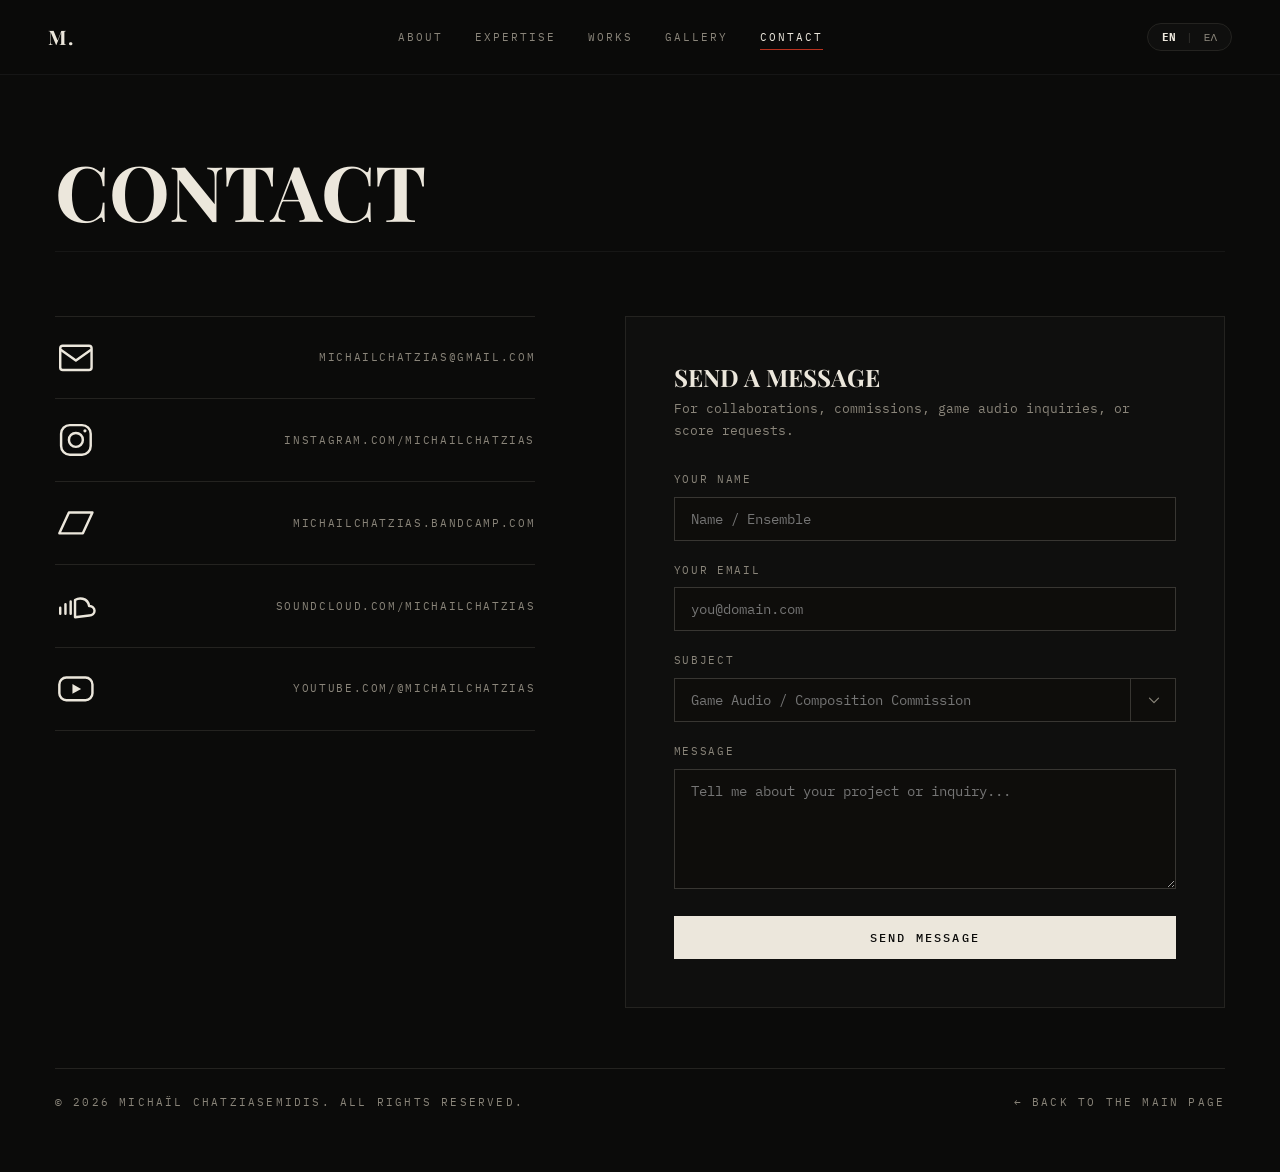
==== commit 76483356: "added orchestration embeds." ====
--- a/contact/index.html
+++ b/contact/index.html
@@ -26,6 +26,8 @@
 
   <!-- Shared stylesheet (one level up) -->
   <link rel="stylesheet" href="../style.css">
+  <!-- Contact page only: link buttons and the subject drop-down -->
+  <link rel="stylesheet" href="contact.css">
 </head>
 <body class="subpage lang-en-active"
       data-title-en="Contact — Michaïl Chatziasemidis"
@@ -77,9 +79,9 @@
 
     <div class="sub-lang">
       <button class="lang-btn active" id="btn-lang-en" data-lang="en">EN</button>
-      <span class="lang-sep">/</span>
+      <span class="lang-sep">|</span>
       <button class="lang-btn" id="btn-lang-el" data-lang="el">ΕΛ</button>
-      <!-- <span class="lang-sep">/</span>
+      <!-- <span class="lang-sep">|</span>
       <button class="lang-btn" id="btn-lang-cn">中文</button> -->
     </div>
     <button type="button" id="mobile-hamburger" class="mobile-hamburger" aria-label="Menu" aria-expanded="false" aria-controls="mobile-menu">
@@ -139,27 +141,26 @@
 
       <div class="contact-layout">
                   <!-- Direct Links -->
+                  <!-- Direct Links: an icon in place of the name (aria-label / title keep the name for screen readers and hover) -->
                   <div class="contact-links">
-                    <a href="mailto:michailchatzias@gmail.com">
-                      <b class="lang-en">Email</b>
-                      <b class="lang-el">Email</b>
-                      <b class="lang-cn">电子邮件</b>
+                    <a href="mailto:michailchatzias@gmail.com" aria-label="Email" title="Email">
+                      <svg class="cl-ico" viewBox="0 0 24 24" aria-hidden="true"><rect x="3" y="5" width="18" height="14" rx="1.5"/><path d="M3.5 7.5 12 13.5l8.5-6"/></svg>
                       <span>michailchatzias@gmail.com</span>
                     </a>
-                    <a href="https://instagram.com/michailchatzias/" target="_blank" rel="noopener">
-                      <b>Instagram</b>
+                    <a href="https://instagram.com/michailchatzias/" target="_blank" rel="noopener" aria-label="Instagram" title="Instagram">
+                      <svg class="cl-ico" viewBox="0 0 24 24" aria-hidden="true"><rect x="3.5" y="3.5" width="17" height="17" rx="5"/><circle cx="12" cy="12" r="4"/><circle cx="17.2" cy="6.8" r=".9" class="fill"/></svg>
                       <span>instagram.com/michailchatzias</span>
                     </a>
-                    <a href="https://michailchatzias.bandcamp.com" target="_blank" rel="noopener">
-                      <b>Bandcamp</b>
+                    <a href="https://michailchatzias.bandcamp.com" target="_blank" rel="noopener" aria-label="Bandcamp" title="Bandcamp">
+                      <svg class="cl-ico" viewBox="0 0 24 24" aria-hidden="true"><path d="M2.5 18 8 6h13.5L16 18Z"/></svg>
                       <span>michailchatzias.bandcamp.com</span>
                     </a>
-                    <a href="https://soundcloud.com/michailchatzias" target="_blank" rel="noopener">
-                      <b>SoundCloud</b>
+                    <a href="https://soundcloud.com/michailchatzias" target="_blank" rel="noopener" aria-label="SoundCloud" title="SoundCloud">
+                      <svg class="cl-ico" viewBox="0 0 24 24" aria-hidden="true"><path d="M11.5 18.5V8.6c1.3-.8 2.9-1.1 4.4-.7 2 .5 3.4 2.2 3.7 4.2 1.8-.1 3.100 1.100 3.100 2.700s-1.300 2.700-3 2.700Z"/><path d="M3 13v3.500M6 11v5.500M9 9.500V16.500"/></svg>
                       <span>soundcloud.com/michailchatzias</span>
                     </a>
-                    <a href="https://youtube.com/@michailchatzias" target="_blank" rel="noopener">
-                      <b>YouTube</b>
+                    <a href="https://youtube.com/@michailchatzias" target="_blank" rel="noopener" aria-label="YouTube" title="YouTube">
+                      <svg class="cl-ico" viewBox="0 0 24 24" aria-hidden="true"><rect x="2.5" y="5.5" width="19" height="13" rx="4"/><path d="m10 9.200 5 2.800-5 2.800Z" class="fill"/></svg>
                       <span>youtube.com/@michailchatzias</span>
                     </a>
                   </div>
@@ -202,7 +203,38 @@
                         <span class="lang-el">ΘΕΜΑ</span>
                         <span class="lang-cn">主题</span>
                       </label>
-                      <input type="text" id="form-subject" name="subject" required placeholder="Game Audio / Composition Commission">
+                      <!-- A text box you can type in freely. The arrow at its end opens prepared subjects (contact.js);
+                           choosing one only fills the box, and it stays editable.
+                           To change the suggestions, edit the <li> items below (data-en / data-el / data-cn = the text that is inserted).
+                           data-key is what a link can ask for: contact/?subject=composition fills the box with that suggestion
+                           (keys: game-audio, composition, orchestration, sound-design, collaboration, score, violin). -->
+                      <div class="subj-field" id="subject-field">
+                        <input type="text" id="form-subject" name="subject" required autocomplete="off"
+                               role="combobox" aria-haspopup="listbox" aria-expanded="false" aria-controls="subject-list"
+                               placeholder="Game Audio / Composition Commission">
+                        <button type="button" class="subj-toggle" id="subject-toggle" aria-haspopup="listbox" aria-expanded="false" aria-controls="subject-list">
+                          <span class="subj-sr lang-en">Show suggested subjects</span>
+                          <span class="subj-sr lang-el">Εμφάνιση προτεινόμενων θεμάτων</span>
+                          <span class="subj-sr lang-cn">显示推荐主题</span>
+                          <svg viewBox="0 0 24 24" aria-hidden="true"><path d="m6 9.500 6 6 6-6"/></svg>
+                        </button>
+                        <div class="subj-pop" id="subject-pop" hidden>
+                          <p class="subj-hint">
+                            <span class="lang-en">Pick one, then edit it as you like</span>
+                            <span class="lang-el">Διαλέξτε ένα και αλλάξτε το όπως θέλετε</span>
+                            <span class="lang-cn">选择后可自由修改</span>
+                          </p>
+                          <ul class="subj-list" id="subject-list" role="listbox" aria-label="Suggested subjects">
+                          <li role="option" id="subj-opt-1" data-key="game-audio" aria-selected="false" data-en="Game audio inquiry" data-el="Ερώτημα για game audio" data-cn="游戏音频咨询"><span class="lang-en">Game audio inquiry</span><span class="lang-el">Ερώτημα για game audio</span><span class="lang-cn">游戏音频咨询</span></li>
+                          <li role="option" id="subj-opt-2" data-key="composition" aria-selected="false" data-en="Composition commission" data-el="Ανάθεση σύνθεσης" data-cn="委约作曲"><span class="lang-en">Composition commission</span><span class="lang-el">Ανάθεση σύνθεσης</span><span class="lang-cn">委约作曲</span></li>
+                          <li role="option" id="subj-opt-3" data-key="orchestration" aria-selected="false" data-en="Orchestration / arrangement" data-el="Ενορχήστρωση / διασκευή" data-cn="配器 / 改编"><span class="lang-en">Orchestration / arrangement</span><span class="lang-el">Ενορχήστρωση / διασκευή</span><span class="lang-cn">配器 / 改编</span></li>
+                          <li role="option" id="subj-opt-4" data-key="sound-design" aria-selected="false" data-en="Sound design" data-el="Sound design" data-cn="音效设计"><span class="lang-en">Sound design</span><span class="lang-el">Sound design</span><span class="lang-cn">音效设计</span></li>
+                          <li role="option" id="subj-opt-5" data-key="collaboration" aria-selected="false" data-en="Collaboration" data-el="Συνεργασία" data-cn="合作"><span class="lang-en">Collaboration</span><span class="lang-el">Συνεργασία</span><span class="lang-cn">合作</span></li>
+                          <li role="option" id="subj-opt-6" data-key="score" aria-selected="false" data-en="Score request" data-el="Αίτημα για παρτιτούρα" data-cn="乐谱请求"><span class="lang-en">Score request</span><span class="lang-el">Αίτημα για παρτιτούρα</span><span class="lang-cn">乐谱请求</span></li>
+                          <li role="option" id="subj-opt-7" data-key="violin" aria-selected="false" data-en="Violin performance / recording" data-el="Βιολί: εκτέλεση / ηχογράφηση" data-cn="小提琴演奏 / 录音"><span class="lang-en">Violin performance / recording</span><span class="lang-el">Βιολί: εκτέλεση / ηχογράφηση</span><span class="lang-cn">小提琴演奏 / 录音</span></li>
+                          </ul>
+                        </div>
+                      </div>
                     </div>
 
                     <div class="form-group">
@@ -236,5 +268,6 @@
   </main>
 
   <script src="../subpage.js"></script>
+  <script src="contact.js"></script>
 </body>
 </html>
--- a/style.css
+++ b/style.css
@@ -245,6 +245,11 @@
   width: 100vw;
   height: 100vh;
   overflow: hidden;
+  /* "clip" instead of "hidden": the leaves waiting at translateX(100vw) make this box wider inside, and a "hidden" box can
+     still be scrolled sideways by the browser (focus, Tab, find-in-page, a link jump). Then the Contact leaf slides into view,
+     the spines slide out, and every transition runs behind it. "clip" cannot be scrolled at all. (On phones the rule in the
+     max-width block below takes over, as before.) */
+  overflow: clip;
 }
 
 .slide-panel {
@@ -839,6 +844,58 @@
   letter-spacing: 0.18em;
   color: var(--mute);
 }
+
+/* A score preview that opens the page viewer (assets/score-viewer.js) */
+.score-preview-box.is-viewable,
+.score-card.is-viewable { cursor: pointer; }
+.score-preview-box.is-viewable:focus-visible,
+.score-card.is-viewable:focus-visible { outline: none; }
+.score-preview-box.is-viewable:hover .score-placeholder,
+.score-preview-box.is-viewable:focus-visible .score-placeholder,
+.score-card.is-viewable:hover .score-placeholder,
+.score-card.is-viewable:focus-visible .score-placeholder {
+  border-style: solid;
+  border-color: var(--accent);
+  background: #0e0d0b;
+}
+.score-preview-box.is-viewable .score-placeholder p,
+.score-card.is-viewable .score-placeholder p { transition: color 0.3s; }
+.score-preview-box.is-viewable:hover .score-placeholder p,
+.score-preview-box.is-viewable:focus-visible .score-placeholder p,
+.score-card.is-viewable:hover .score-placeholder p,
+.score-card.is-viewable:focus-visible .score-placeholder p { color: var(--accent); }
+
+/* A score preview that shows the title page (the picture sits in the placeholder, the words wait until hover) */
+.score-placeholder.has-img { position: relative; padding: 0; overflow: hidden; background: #f6f3ec; border-style: solid; }
+.score-placeholder.has-img img { position: absolute; inset: 0; width: 100%; height: 100%; object-fit: cover; user-select: none; -webkit-user-drag: none; }
+.score-placeholder.has-img .score-icon,
+.score-placeholder.has-img p { position: relative; z-index: 1; opacity: 0; transition: opacity 0.3s, color 0.3s; }
+.score-placeholder.has-img::after { content: ""; position: absolute; inset: 0; background: rgba(11,11,10,.82); opacity: 0; transition: opacity 0.3s; }
+.score-placeholder.has-img .score-icon, .score-placeholder.has-img p { z-index: 2; }
+.score-preview-box.is-viewable:hover .score-placeholder.has-img::after,
+.score-preview-box.is-viewable:focus-visible .score-placeholder.has-img::after { opacity: 1; }
+.score-preview-box.is-viewable:hover .score-placeholder.has-img .score-icon,
+.score-preview-box.is-viewable:focus-visible .score-placeholder.has-img .score-icon { opacity: .75; }
+.score-preview-box.is-viewable:hover .score-placeholder.has-img p,
+.score-preview-box.is-viewable:focus-visible .score-placeholder.has-img p { opacity: 1; }
+@media (hover: none) { .score-placeholder.has-img::after { display: none; } .score-placeholder.has-img .score-icon, .score-placeholder.has-img p { display: none; } }
+
+/* A preview with data-soon: "Coming soon" instead of "View the score" (Courier, light, accent colour). Remove data-soon and it is gone. */
+[data-soon] > .score-placeholder::after {
+  content: "Coming soon";
+  order: 1;
+  margin: 4px 0 10px;
+  font: 300 11px/1 "Courier New", Courier, monospace;
+  letter-spacing: 0.22em;
+  text-transform: uppercase;
+  color: var(--accent);
+}
+[data-soon] > .score-placeholder .score-num { order: 2; }
+body.lang-el-active [data-soon] > .score-placeholder::after { content: "Σύντομα"; }
+body.lang-cn-active [data-soon] > .score-placeholder::after { content: "即将推出"; }
+body [data-soon] > .score-placeholder p.lang-en,
+body [data-soon] > .score-placeholder p.lang-el,
+body [data-soon] > .score-placeholder p.lang-cn { display: none !important; }
 
 /* Score text */
 .score-text-box h4 {
--- a/contact/contact.css
+++ b/contact/contact.css
@@ -0,0 +1,132 @@
+/* ==========================================================================
+   contact/contact.css — only for the Contact page (the main page's own contact panel is not touched).
+   1. The link rows (icons)   2. The subject field and its drop-down
+   ========================================================================== */
+
+/* ---------- 1. Link rows: the shared stylesheet's rows, with an icon where the name used to be ---------- */
+@media (min-width: 769px) { .sub-main .contact-links a { align-items: center; } }   /* (up to 768px the shared rows stack: icon above the address) */
+.sub-main .contact-links .cl-ico {
+  flex: none;
+  width: 0.95em; height: 0.95em;          /* the row's font size (the old name's size) sets the icon's size */
+  fill: none;
+  stroke: currentColor;                    /* so the red hover colour reaches the icon too */
+  stroke-width: 1.4;
+  stroke-linecap: round;
+  stroke-linejoin: round;
+}
+.sub-main .contact-links .cl-ico .fill { fill: currentColor; stroke: none; }
+@media (max-width: 768px) {
+  .sub-main .contact-links .cl-ico { width: 1.7em; height: 1.7em; }
+}
+
+/* On a phone: the shared stylesheet keeps 42px free on the right for the main page's floating shapes (not used here),
+   and removes the form box's padding, which pressed the heading against its border */
+@media (max-width: 900px) {
+  .sub-main .wrap { padding-right: 20px; }
+  .sub-main .contact-form-wrapper { padding: 24px 20px; }
+}
+
+/* ---------- 2. Subject field + suggestions ---------- */
+.subj-field { position: relative; }
+.form-group .subj-field input { padding-right: 52px; }       /* room for the arrow button */
+
+.subj-toggle {
+  position: absolute;
+  top: 0; right: 0; bottom: 0;
+  width: 46px;
+  display: grid;
+  place-items: center;
+  padding: 0;
+  background: none;
+  border: 0;
+  border-left: 1px solid var(--line-light);
+  color: var(--mute);
+  cursor: pointer;
+  transition: color 0.2s ease, background-color 0.2s ease, border-color 0.2s ease;
+}
+.subj-toggle svg {
+  width: 18px; height: 18px;
+  fill: none; stroke: currentColor; stroke-width: 1.6; stroke-linecap: round; stroke-linejoin: round;
+  transition: transform 0.25s ease;
+}
+.subj-toggle:hover, .subj-toggle:focus-visible { color: var(--fg); background: rgba(255, 255, 255, 0.04); outline: none; }
+.subj-toggle:focus-visible { box-shadow: inset 0 0 0 1px var(--accent); }
+.subj-toggle[aria-expanded="true"] { color: var(--accent); }
+.subj-toggle[aria-expanded="true"] svg { transform: rotate(180deg); }
+.subj-field:focus-within .subj-toggle { border-left-color: var(--accent); }
+
+/* visually hidden text for screen readers (only the active language's one is shown at all) */
+.subj-sr {
+  position: absolute !important;
+  width: 1px; height: 1px;
+  margin: -1px; padding: 0;
+  overflow: hidden;
+  clip: rect(0 0 0 0);
+  white-space: nowrap;
+  border: 0;
+}
+
+.subj-pop {
+  position: absolute;
+  z-index: 30;
+  left: 0; right: 0;
+  top: calc(100% + 4px);
+  background: #0e0d0b;
+  border: 1px solid var(--accent);
+  box-shadow: 0 18px 40px rgba(0, 0, 0, 0.6);
+  animation: subjIn 0.14s ease-out;
+}
+.subj-pop[hidden] { display: none; }
+.subj-pop.up { top: auto; bottom: calc(100% + 4px); }
+@keyframes subjIn { from { opacity: 0; transform: translateY(-4px); } to { opacity: 1; transform: none; } }
+.subj-pop.up { animation-name: subjInUp; }
+@keyframes subjInUp { from { opacity: 0; transform: translateY(4px); } to { opacity: 1; transform: none; } }
+
+.subj-hint {
+  margin: 0;
+  padding: 10px 16px 8px;
+  font-size: 10px;
+  letter-spacing: 0.16em;
+  text-transform: uppercase;
+  color: var(--mute);
+  border-bottom: 1px solid var(--line);
+}
+.subj-list {
+  list-style: none;
+  margin: 0;
+  padding: 4px 0;
+  max-height: min(300px, 46vh);
+  overflow-y: auto;
+  overscroll-behavior: contain;
+}
+.subj-list li {
+  position: relative;
+  padding: 11px 44px 11px 16px;
+  font-family: var(--font-body);
+  font-size: 13px;
+  line-height: 1.35;
+  color: var(--fg);
+  cursor: pointer;
+}
+.subj-list li.is-active { background: rgba(184, 50, 31, 0.16); }
+.subj-list li.is-active::before {
+  content: "";
+  position: absolute;
+  left: 0; top: 0; bottom: 0;
+  width: 3px;
+  background: var(--accent);
+}
+.subj-list li[aria-selected="true"]::after {            /* a tick on the one that is currently in the box */
+  content: "";
+  position: absolute;
+  right: 18px; top: 50%;
+  width: 6px; height: 11px;
+  border: solid var(--accent);
+  border-width: 0 1.5px 1.5px 0;
+  transform: translateY(-65%) rotate(45deg);
+}
+
+@media (prefers-reduced-motion: reduce) {
+  .subj-pop { animation: none; }
+  .subj-toggle, .subj-toggle svg { transition: none; }
+}
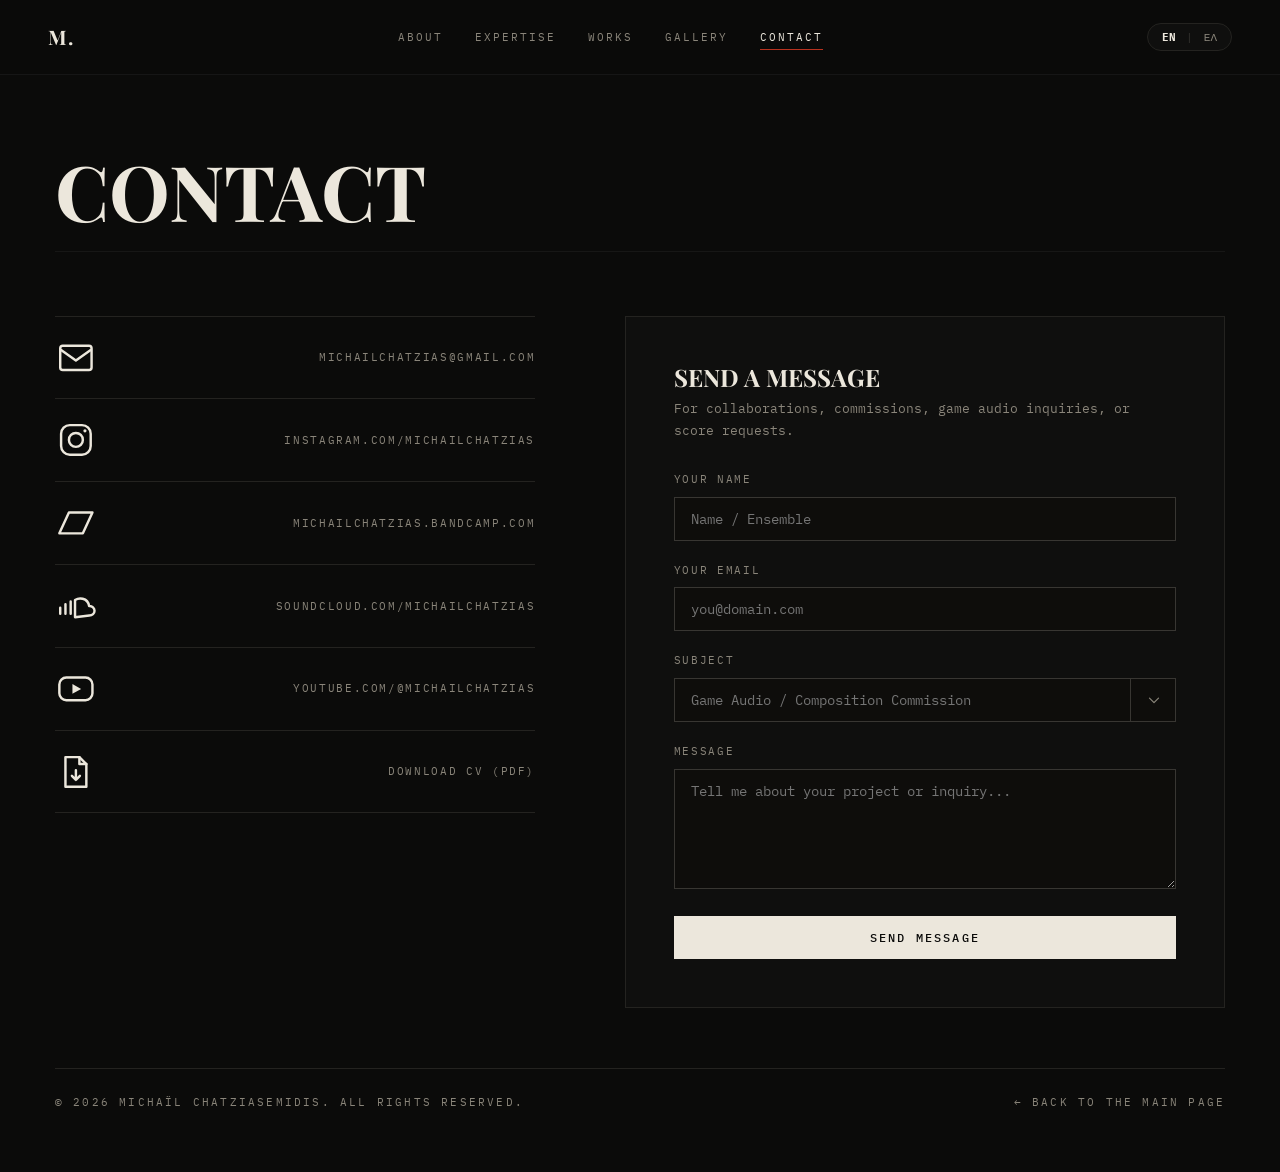
==== commit 69657e19: "Added CVs" ====
--- a/contact/index.html
+++ b/contact/index.html
@@ -65,12 +65,12 @@
         <span class="lang-el">Έργα</span>
         <span class="lang-cn">作品</span>
       </a>
-      <a href="../gallery/">
+      <a href="../#gallery">
         <span class="lang-en">Gallery</span>
         <span class="lang-el">Γκαλερί</span>
         <span class="lang-cn">画廊</span>
       </a>
-      <a href="./" class="active" aria-current="page">
+      <a href="../#contact" class="active" aria-current="page">
         <span class="lang-en">Contact</span>
         <span class="lang-el">Επικοινωνία</span>
         <span class="lang-cn">联系</span>
@@ -110,12 +110,12 @@
       <span class="lang-el">Έργα</span>
       <span class="lang-cn">作品</span>
     </a>
-    <a class="mobile-menu-link" href="../gallery/">
+    <a class="mobile-menu-link" href="../#gallery">
       <span class="lang-en">Gallery</span>
       <span class="lang-el">Γκαλερί</span>
       <span class="lang-cn">画廊</span>
     </a>
-    <a class="mobile-menu-link active" href="../contact/" aria-current="page">
+    <a class="mobile-menu-link active" href="../#contact" aria-current="page">
       <span class="lang-en">Contact</span>
       <span class="lang-el">Επικοινωνία</span>
       <span class="lang-cn">联系</span>
@@ -162,6 +162,11 @@
                     <a href="https://youtube.com/@michailchatzias" target="_blank" rel="noopener" aria-label="YouTube" title="YouTube">
                       <svg class="cl-ico" viewBox="0 0 24 24" aria-hidden="true"><rect x="2.5" y="5.5" width="19" height="13" rx="4"/><path d="m10 9.200 5 2.800-5 2.800Z" class="fill"/></svg>
                       <span>youtube.com/@michailchatzias</span>
+                    </a>
+                    <!-- CV: the file follows the active language and the row appears only once the PDF exists (../cv-link.js; files in assets/cv/) -->
+                    <a class="cv-link" data-cv-base="../assets/cv/" href="../assets/cv/CV-Michail-Chatziasemidis-EN.pdf" download hidden>
+                      <svg class="cl-ico" viewBox="0 0 24 24" aria-hidden="true"><path d="M6 3.5h8l4 4v13H6Z"/><path d="M14 3.5v4h4"/><path d="M12 11v5.500m-2.300-2.200 2.300 2.300 2.300-2.300"/></svg>
+                      <span class="lang-en">Download CV (PDF)</span><span class="lang-el">Λήψη βιογραφικού (PDF)</span><span class="lang-cn">下载简历 (PDF)</span>
                     </a>
                   </div>
 
@@ -179,6 +184,8 @@
                   </p>
             
                   <form id="contact-form" action="https://formspree.io/f/myeeaegl" method="POST">
+                    <!-- Spam trap for Formspree: people never see or fill this; a bot that does is dropped (no captcha needed) -->
+                    <input type="text" name="_gotcha" tabindex="-1" autocomplete="off" aria-hidden="true" style="display:none">
                     <div class="form-group">
                       <label for="form-name">
                         <span class="lang-en">Your Name</span>
@@ -269,5 +276,6 @@
 
   <script src="../subpage.js"></script>
   <script src="contact.js"></script>
+  <script src="../cv-link.js"></script>
 </body>
 </html>
--- a/style.css
+++ b/style.css
@@ -873,11 +873,17 @@
 .score-placeholder.has-img::after { content: ""; position: absolute; inset: 0; background: rgba(11,11,10,.82); opacity: 0; transition: opacity 0.3s; }
 .score-placeholder.has-img .score-icon, .score-placeholder.has-img p { z-index: 2; }
 .score-preview-box.is-viewable:hover .score-placeholder.has-img::after,
-.score-preview-box.is-viewable:focus-visible .score-placeholder.has-img::after { opacity: 1; }
+.score-preview-box.is-viewable:focus-visible .score-placeholder.has-img::after,
+.score-card.is-viewable:hover .score-placeholder.has-img::after,
+.score-card.is-viewable:focus-visible .score-placeholder.has-img::after { opacity: 1; }
 .score-preview-box.is-viewable:hover .score-placeholder.has-img .score-icon,
-.score-preview-box.is-viewable:focus-visible .score-placeholder.has-img .score-icon { opacity: .75; }
+.score-preview-box.is-viewable:focus-visible .score-placeholder.has-img .score-icon,
+.score-card.is-viewable:hover .score-placeholder.has-img .score-icon,
+.score-card.is-viewable:focus-visible .score-placeholder.has-img .score-icon { opacity: .75; }
 .score-preview-box.is-viewable:hover .score-placeholder.has-img p,
-.score-preview-box.is-viewable:focus-visible .score-placeholder.has-img p { opacity: 1; }
+.score-preview-box.is-viewable:focus-visible .score-placeholder.has-img p,
+.score-card.is-viewable:hover .score-placeholder.has-img p,
+.score-card.is-viewable:focus-visible .score-placeholder.has-img p { opacity: 1; }
 @media (hover: none) { .score-placeholder.has-img::after { display: none; } .score-placeholder.has-img .score-icon, .score-placeholder.has-img p { display: none; } }
 
 /* A preview with data-soon: "Coming soon" instead of "View the score" (Courier, light, accent colour). Remove data-soon and it is gone. */
@@ -964,78 +970,6 @@
   margin-left: auto;
 }
 
-/* Works */
-.track-row {
-  border-top: 1px solid var(--line);
-  padding: 32px 0;
-  display: grid;
-  grid-template-columns: 70px 1fr;
-  gap: 20px;
-}
-
-.track-row > div {
-  min-width: 0; 
-  width: 100%;
-}
-
-.track-row:last-child {
-  border-bottom: 1px solid var(--line);
-}
-
-.track-row h3 {
-  font-size: clamp(22px, 3.2vw, 42px);
-  text-transform: uppercase;
-  margin-bottom: 16px;
-}
-
-.track-row iframe,
-.track-placeholder {
-  width: 100%;
-  border: 0;
-  display: block;
-}
-
-/* Specific to SoundCloud: Keep it wide */
-.track-row iframe[src*="soundcloud.com"] {
-  max-width: 100%;
-}
-
-/* Specific to Bandcamp: Limit width to prevent empty space */
-.track-row iframe[src*="bandcamp.com"] {
-  max-width: 700px;
-}
-
-.track-placeholder {
-  height: 120px;
-  border: 1px dashed var(--line-light);
-  display: grid;
-  place-items: center;
-  color: var(--mute);
-  font-size: 12px;
-  letter-spacing: 0.1em;
-  background: rgba(20, 19, 16, 0.4);
-}
-
-/* Paste at the bottom of your style.css */
-.video-container {
-  position: relative;
-  width: 100%;
-  padding-bottom: 50%; /* 16:9 Aspect Ratio */
-  height: 0;
-  overflow: hidden;
-  background: var(--bg-card);
-  border: 1px solid var(--line);
-}
-
-.video-container iframe {
-  position: absolute;
-  top: 0;
-  left: 0;
-  width: 100%;
-  height: 100%;
-  border: 0;
-}
-
 /* Gallery */
 .gallery-grid {
   display: grid;
@@ -1089,6 +1023,27 @@
 .gallery-item:nth-child(2) { grid-column: span 5; }
 .gallery-item:nth-child(3) { grid-column: span 4; }
 .gallery-item:nth-child(4) { grid-column: span 8; }
+
+/* Gallery tiles on the main page: a picture or a video poster that opens the media viewer */
+.gallery-item.gm { cursor: pointer; place-items: stretch; background: #0b0b0a; -webkit-tap-highlight-color: transparent; }
+.gallery-item.gm img { position: absolute; inset: 0; filter: grayscale(0.25) brightness(0.82); transition: transform 0.7s var(--ease, ease), filter 0.5s ease; }
+.gallery-item.gm::after {            /* darkens the bottom, so the words can be read on any picture */
+  content: ""; position: absolute; inset: 0; pointer-events: none;
+  background: linear-gradient(to top, rgba(11, 11, 10, 0.88) 0%, rgba(11, 11, 10, 0.35) 38%, transparent 62%);
+}
+.gallery-item.gm:hover img, .gallery-item.gm:focus-visible img { transform: scale(1.04); filter: grayscale(0) brightness(0.95); }
+.gallery-item.gm:focus-visible { outline: 1px solid var(--accent); outline-offset: 3px; }
+.gm-cap { position: absolute; left: 20px; right: 20px; bottom: 18px; z-index: 2; display: flex; flex-direction: column; gap: 4px; text-align: left; }
+.gm-cap b { font-family: var(--font-display); font-weight: 700; font-size: clamp(17px, 1.7vw, 24px); letter-spacing: 0.04em; text-transform: uppercase; }
+.gm-cap small { font-family: "Courier New", Courier, monospace; font-size: 10px; letter-spacing: 0.18em; text-transform: uppercase; color: var(--mute); }
+.gm-play {                           /* the Gallery page's play ring: thin red circle, red triangle */
+  position: absolute; z-index: 2; top: 50%; left: 50%; width: 56px; height: 56px; margin: -28px 0 0 -28px;
+  border: 1px solid var(--accent); border-radius: 50%; background: rgba(11, 11, 10, 0.35);
+  display: grid; place-items: center; transition: background 0.3s ease, transform 0.3s ease;
+}
+.gm-play i { width: 0; height: 0; margin-left: 4px; border-left: 14px solid var(--accent); border-top: 9px solid transparent; border-bottom: 9px solid transparent; transition: border-left-color 0.3s ease; }
+.gallery-item.gm:hover .gm-play, .gallery-item.gm:focus-visible .gm-play { background: var(--accent); transform: scale(1.08); }
+.gallery-item.gm:hover .gm-play i, .gallery-item.gm:focus-visible .gm-play i { border-left-color: var(--fg, #ece7dc); }
 
 .gallery-placeholder {
   color: var(--mute);
@@ -1301,10 +1256,6 @@
     gap: 10px;
   }
 
-  .track-row {
-    grid-template-columns: 1fr;
-  }
-
   .banner-items {
     justify-content: flex-start;
   }
@@ -1328,7 +1279,28 @@
 .score-zigzag-row.row-right.is-video { grid-template-columns: 1fr 340px; }
 .is-video .score-preview-box { max-width: 340px; }
 .is-video .score-placeholder { aspect-ratio: 16 / 9; }
-.is-video .video-container { margin: 0; }
+
+/* A portrait video (YouTube Short) in a stage row: upright preview, opens in the page viewer */
+.score-zigzag-row.is-video.is-short { grid-template-columns: 220px 1fr; }
+.score-zigzag-row.row-right.is-video.is-short { grid-template-columns: 1fr 220px; }
+.is-short .score-preview-box { max-width: 220px; }
+.is-short .score-placeholder { aspect-ratio: 9 / 16; }
+/* the play ring of the Gallery page: a thin red circle with a red triangle; grey poster that takes its colour on hover */
+.score-placeholder.is-play { background: #0b0b0a; border-style: solid; display: grid; place-items: center; }
+.score-placeholder.is-play img { filter: grayscale(1) contrast(1.05) brightness(0.85); transition: filter 0.5s ease, transform 0.9s var(--ease, ease); }
+.score-placeholder.is-play::after { display: none; }
+.vid-ring {
+  position: relative; z-index: 1; width: 46px; height: 46px; display: grid; place-items: center;
+  border: 1px solid var(--accent); border-radius: 50%; background: rgba(11, 11, 10, 0.35);
+  transition: background 0.3s ease, transform 0.3s ease;
+}
+.vid-ring::before {
+  content: ""; margin-left: 4px; border-left: 14px solid var(--accent);
+  border-top: 9px solid transparent; border-bottom: 9px solid transparent; transition: border-left-color 0.3s ease;
+}
+.score-preview-box.is-viewable:hover .is-play img, .score-preview-box.is-viewable:focus-visible .is-play img { filter: none; transform: scale(1.03); }
+.score-preview-box.is-viewable:hover .vid-ring, .score-preview-box.is-viewable:focus-visible .vid-ring { background: var(--accent); transform: scale(1.08); }
+.score-preview-box.is-viewable:hover .vid-ring::before, .score-preview-box.is-viewable:focus-visible .vid-ring::before { border-left-color: var(--fg); }
 
 /* Button groups */
 .stage-cta-buttons {
@@ -1374,7 +1346,8 @@
   margin: 0 0 28px;
 }
 
-.works-scores {
+.works-scores,
+.works-recs {
   display: grid;
   grid-template-columns: repeat(2, minmax(0, 360px));
   gap: 44px;
@@ -1395,6 +1368,103 @@
 }
 
 .score-card .label { display: block; margin-top: 4px; }
+
+/* Works preview: recordings.
+   The records, and the player that opens under them when one is tapped (script.js, section 3), look as they do on
+   the Works page (works/works.css, "Recordings"). The player is only built on a tap, so nothing is requested from
+   SoundCloud or YouTube before that. The grid of the records is the one of the score cards (above). */
+.rec {
+  display: flex;
+  flex-direction: column;
+  align-items: center;
+  gap: 10px;
+  padding: 0;
+  background: none;
+  border: 0;
+  cursor: pointer;
+  text-align: center;
+  color: var(--fg);
+  font: inherit;
+  -webkit-tap-highlight-color: transparent;
+}
+.disc {
+  position: relative;
+  width: min(100%, 250px);
+  aspect-ratio: 1;
+  border-radius: 50%;
+  background:
+    conic-gradient(from 20deg, transparent, rgba(255,255,255,.10) 12%, transparent 25%, transparent 50%, rgba(255,255,255,.10) 62%, transparent 75%),
+    repeating-radial-gradient(circle, #0c0c0b 0 2px, #1b1a18 2px 3px);
+  box-shadow: 0 0 0 1px #2a2824, 0 14px 30px rgba(0, 0, 0, 0.6);
+  transition: transform 0.45s cubic-bezier(0.2, 0.8, 0.2, 1);
+}
+.disc-label {                          /* the label in the middle of the record: large, and it carries the artwork */
+  position: absolute;
+  left: 50%; top: 50%;
+  width: 60%; aspect-ratio: 1;
+  transform: translate(-50%, -50%);
+  display: grid;
+  place-items: center;
+  border-radius: 50%;
+  overflow: hidden;
+  background: var(--accent);
+  box-shadow: 0 0 0 3px var(--bg), 0 0 0 4px #2a2824;   /* a dark rim separates it from the grooves */
+  color: #f1e9db;
+  font-family: var(--font-body);
+  font-size: 11px;
+  letter-spacing: 0.1em;
+  padding-bottom: 26%;                 /* (the year sits above the spindle hole while there is no artwork) */
+}
+.disc-year { font-weight: 400; }
+.disc-art { position: absolute; inset: 0; width: 100%; height: 100%; object-fit: cover; border-radius: 50%; -webkit-user-drag: none; }
+.disc-label::after { content: ""; position: absolute; left: 50%; top: 50%; width: 5.5%; aspect-ratio: 1; transform: translate(-50%, -50%); border-radius: 50%; background: var(--bg); box-shadow: 0 0 0 1.5px rgba(0, 0, 0, 0.35); }
+.rec:focus-visible { outline: none; }
+.rec:focus-visible .disc { transform: scale(1.04) rotate(8deg); }
+.rec:focus-visible .rec-name { text-decoration: underline; text-underline-offset: 6px; }
+@media (hover: hover) {
+  .rec:hover .disc { transform: scale(1.04) rotate(8deg); }
+}
+.rec.is-playing .disc { animation: rec-spin 3.2s linear infinite; }
+@keyframes rec-spin { to { transform: rotate(360deg); } }
+.rec-name { font-family: var(--font-display); font-weight: 600; font-size: 17px; line-height: 1.25; }
+.rec.is-playing .rec-name { color: var(--accent); }
+.rec-meta { font-size: 11px; letter-spacing: 0.14em; text-transform: uppercase; color: var(--mute); }
+
+.rec-player {                           /* bar + player, as wide as the two records; only there while a record plays */
+  max-width: calc(2 * 360px + 44px);
+  margin-top: 40px;
+  contain: inline-size;                 /* what is inside never asks the page for more width (a long name is cut short with …) */
+}
+.rec-bar { display: flex; align-items: center; gap: 14px; padding-bottom: 10px; }
+.rec-now { flex: 1; min-width: 0; display: flex; align-items: baseline; gap: 14px; font-size: 11px; letter-spacing: 0.18em; text-transform: uppercase; color: var(--mute); }
+.rec-now-label { flex: none; }
+.rec-now-name { min-width: 0; overflow: hidden; text-overflow: ellipsis; white-space: nowrap; font-family: var(--font-display); font-weight: 600; font-size: 16px; letter-spacing: 0.01em; text-transform: none; color: var(--fg); }
+.rec-x {
+  flex: none;
+  display: grid; place-items: center;
+  width: 44px; height: 44px;
+  margin: -6px -8px -6px 0;            /* (the button is bigger than the bar; the ✕ itself lines up with the player's edge) */
+  padding: 0;
+  background: none;
+  border: 0;
+  color: var(--mute);
+  font-size: 30px;
+  line-height: 1;
+  cursor: pointer;
+  transition: color 0.2s ease;
+}
+.rec-x:hover, .rec-x:focus-visible { color: var(--accent); outline: none; }
+.rec-sr { position: absolute !important; width: 1px; height: 1px; margin: -1px; padding: 0; overflow: hidden; clip: rect(0 0 0 0); white-space: nowrap; border: 0; }
+.rec-stage { background: #000; }
+.rec-stage iframe { display: block; width: 100%; border: 0; }
+.rec-stage[data-kind="youtube"] { aspect-ratio: 16 / 9; }
+.rec-stage[data-kind="youtube"] iframe { height: 100%; }
+.rec-stage[data-kind="soundcloud"] iframe { height: 166px; }
+
+@media (prefers-reduced-motion: reduce) {
+  .disc { transition: none; }
+  .rec.is-playing .disc { animation: none; }
+}
 
 /* Contact panel: closing statement */
 .closing-grid {
@@ -1441,6 +1511,7 @@
 
 /* keep the e-mail address in its natural case */
 .closing-col a[href^="mailto:"] { text-transform: none; letter-spacing: 0.04em; }
+.closing-col a.cv-link[hidden] { display: none; }   /* shown by cv-link.js once the PDF exists */
 
 
 /* Social icons: white glyphs on a transparent background */
@@ -1906,23 +1977,6 @@
     min-height: 220px;
   }
 
-  .track-row {
-    grid-template-columns: 1fr;
-    gap: 12px;
-  }
-    .track-row > div {
-    min-width: 0; 
-    width: 100%;
-  }
-
-  .track-row iframe {
-    display: block;
-    width: 100% !important;
-    max-width: 100%;
-    width: 100%;
-  }
-
-
   .panel-footer {
     flex-direction: column;
     align-items: flex-start;
@@ -2020,25 +2074,35 @@
     top: 50%;
     transform: translateY(-50%);
     z-index: 200;
+    width: 52px;
+    height: 120px;
+    place-items: center;
     background: none;
     border: none;
-    padding: 14px 16px;
+    padding: 0;
     cursor: pointer;
-    font-size: 26px;
-    font-weight: 200;
-    line-height: 1;
-    color: rgba(255, 255, 255, 0.95);
-    text-shadow: 0 0 12px rgba(255, 255, 255, 0.45), 0 2px 10px rgba(0, 0, 0, 0.85);
+    color: var(--mute);               /* the same thin chevron as the viewers' arrows */
     transition: color 0.2s, transform 0.2s;
   }
+  .mobile-stage-back-btn svg {
+    width: 22px;
+    height: 44px;
+    fill: none;
+    stroke: currentColor;
+    stroke-width: 1.4;
+    stroke-linecap: round;
+    stroke-linejoin: round;
+  }
 
   body.expertise-stage-active .mobile-stage-back-btn {
-    display: block;
+    display: grid;
   }
 
   .mobile-stage-back-btn:hover,
-  .mobile-stage-back-btn:active {
-    color: var(--accent);
+  .mobile-stage-back-btn:active,
+  .mobile-stage-back-btn:focus-visible {
+    color: var(--fg);
+    outline: none;
     transform: translateY(-50%) translateX(-3px);
   }
 
@@ -2081,17 +2145,25 @@
   .score-zigzag-row.is-video,
   .score-zigzag-row.row-right.is-video { grid-template-columns: 1fr; }
   .is-video .score-preview-box { max-width: 100%; }
+  .score-zigzag-row.is-video.is-short,
+  .score-zigzag-row.row-right.is-video.is-short { grid-template-columns: 1fr; }
+  .is-short .score-preview-box { max-width: 220px; }
 
   .stage-cta-buttons { width: 100%; }
   .stage-cta-buttons .expertise-stage-btn { flex: 1 1 100%; text-align: center; }
 
   .works-subhead { font-size: 16px; }
-  .works-scores { grid-template-columns: repeat(2, minmax(0, 1fr)); gap: 14px; }
+  .works-scores,
+  .works-recs { grid-template-columns: repeat(2, minmax(0, 1fr)); gap: 14px; }
   .score-card .score-placeholder { padding: 10px; }
   .score-card .score-placeholder .score-icon { font-size: 36px; margin-bottom: 10px; }
   .score-card .score-placeholder p { font-size: 9px; letter-spacing: 0.08em; }
   .score-card .score-placeholder .score-num { font-size: 9px; }
   .score-card-title { font-size: 14px; }
+  .rec-name { font-size: 15px; }
+  .rec-meta { font-size: 10px; letter-spacing: 0.1em; }
+  .rec-player { margin-top: 28px; }
+  .rec-now-name { font-size: 15px; }
 
   .panel-cta .expertise-stage-btn { width: 100%; text-align: center; }
 
--- a/contact/contact.css
+++ b/contact/contact.css
@@ -130,3 +130,6 @@
   .subj-pop { animation: none; }
   .subj-toggle, .subj-toggle svg { transition: none; }
 }
+
+/* the CV link stays out of sight until contact.js has found the PDF (the shared row rule would otherwise override [hidden]) */
+.sub-main .contact-links a.cv-link[hidden] { display: none; }
